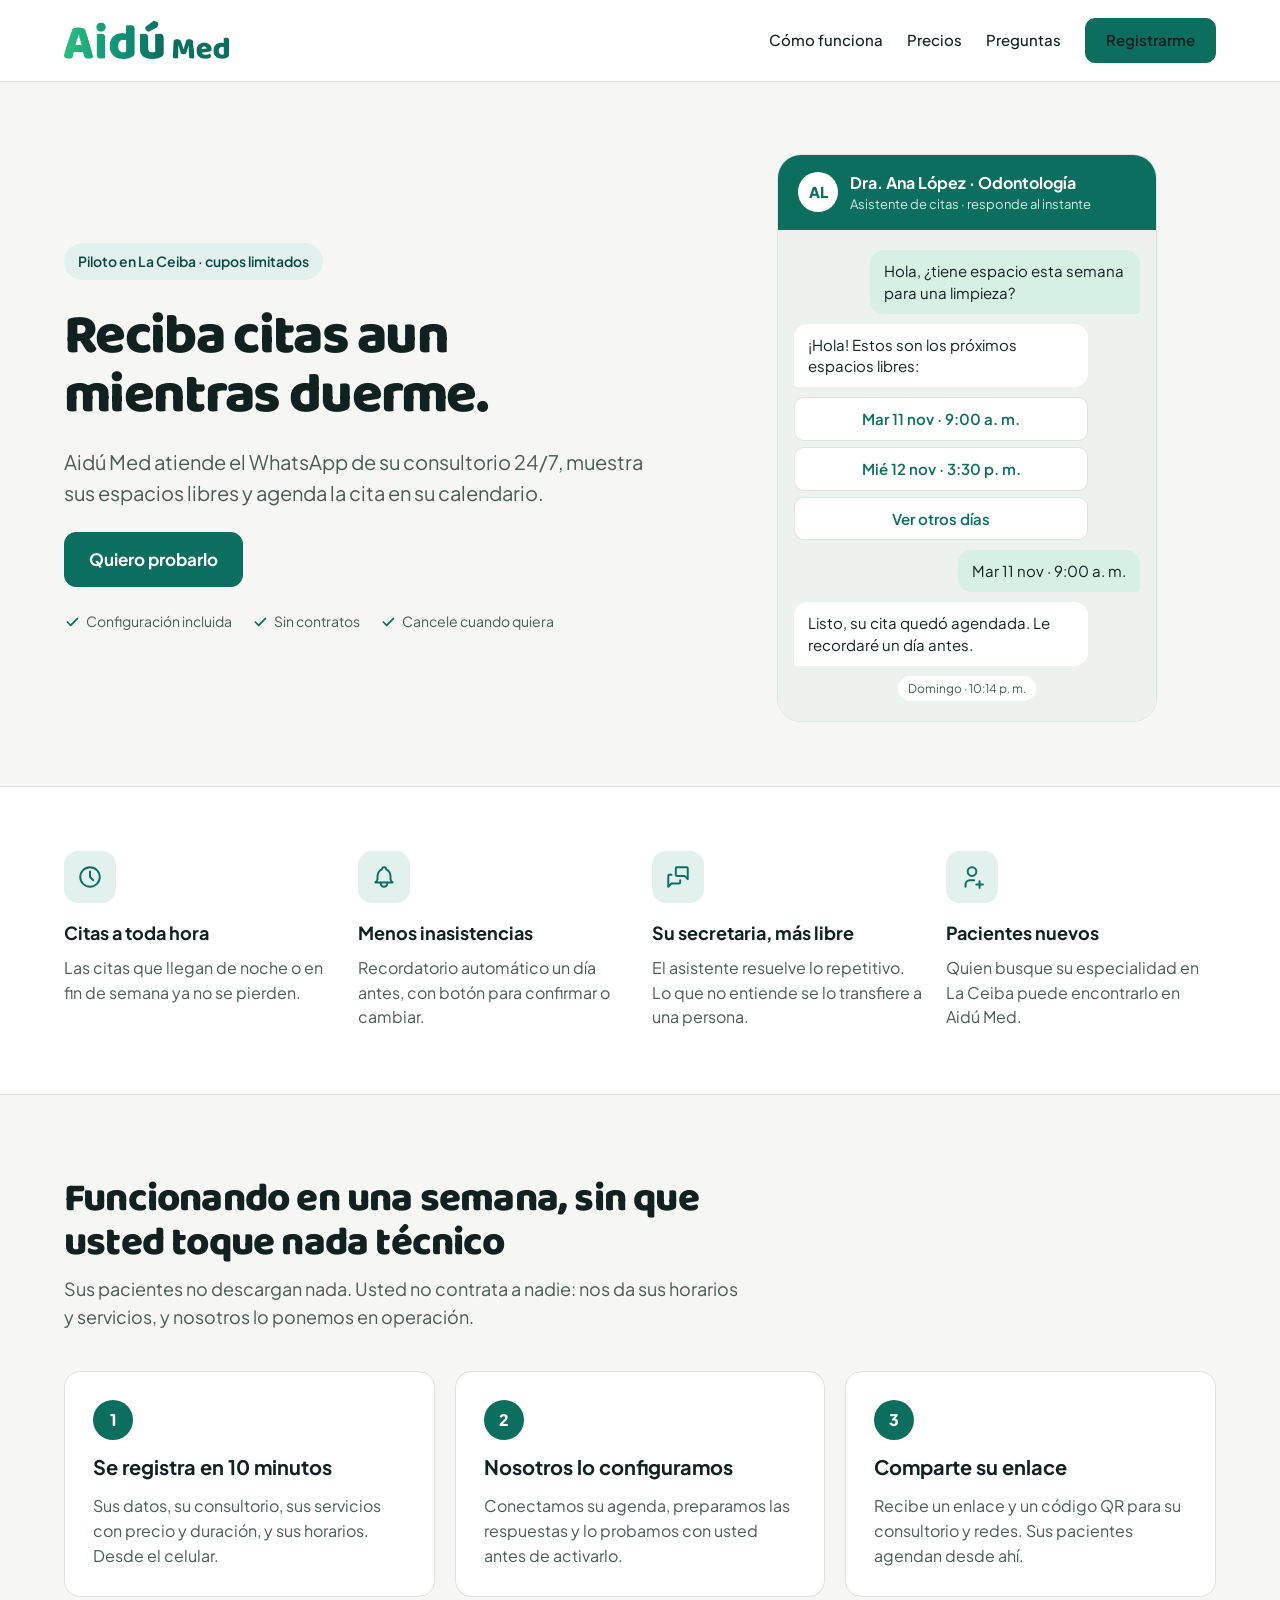
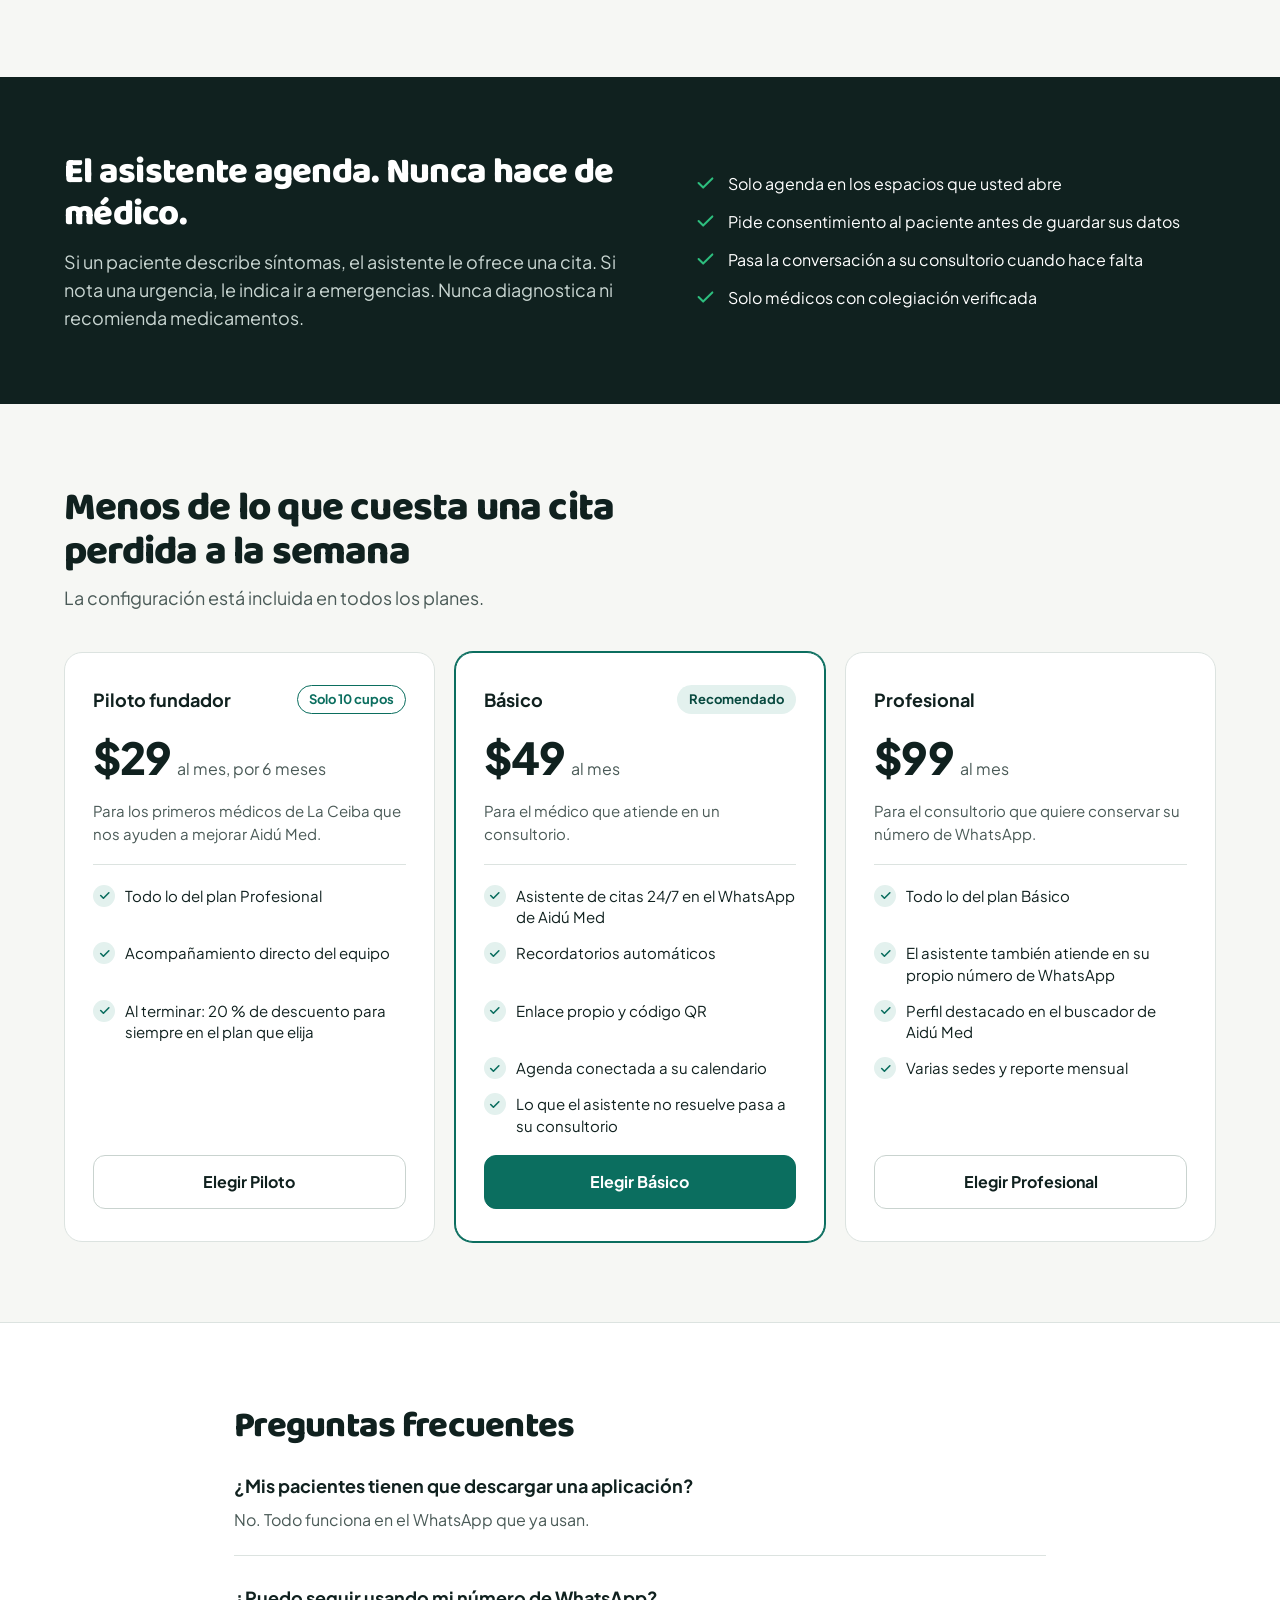
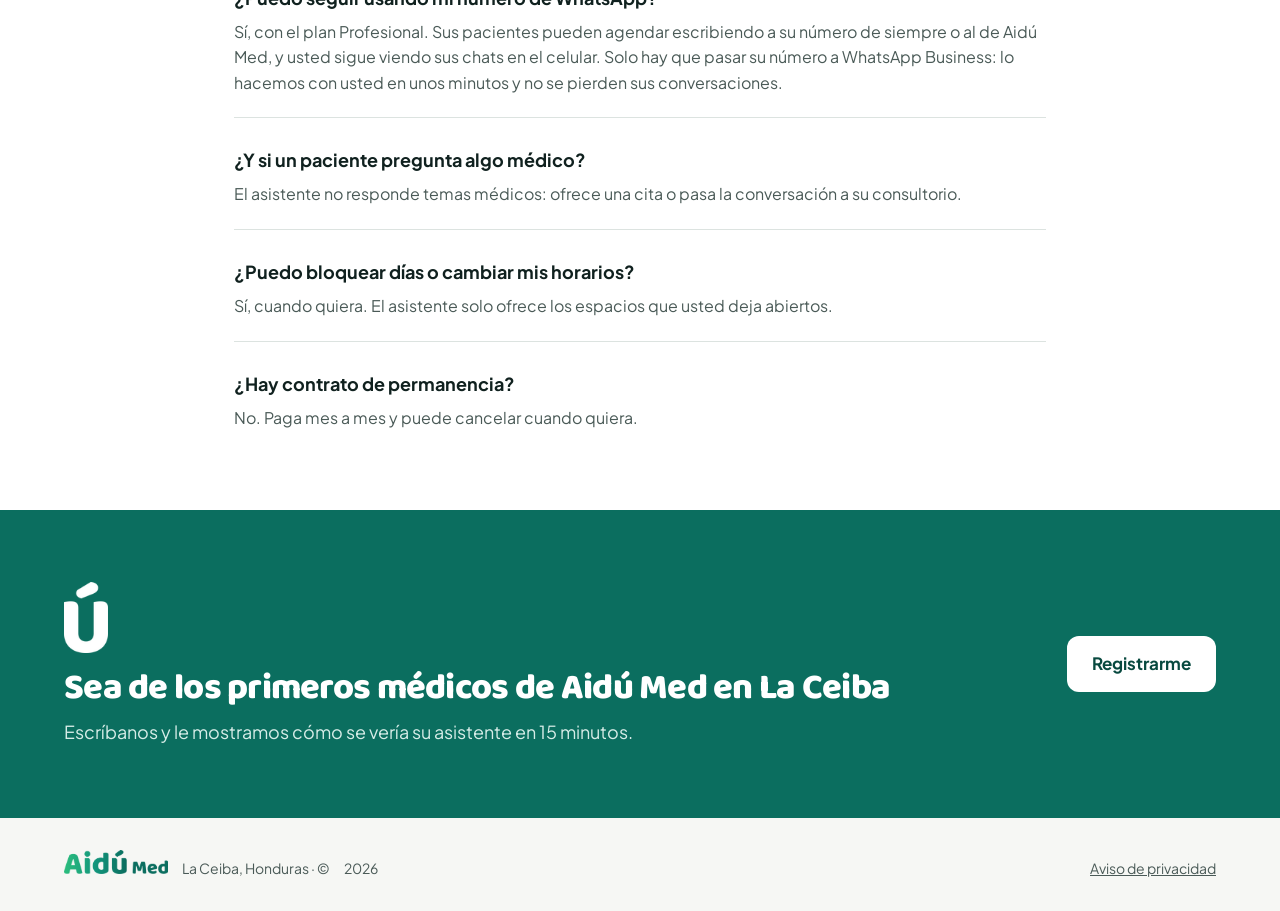
==== index.html @ b3421354 "Sitio web de Aidú Med: página para médicos, registro y aviso de privacidad Co-Authored-By: Claude Op" ====
<!doctype html>
<html lang="es">
<head>
<meta charset="utf-8">
<meta name="viewport" content="width=device-width, initial-scale=1">
<title>Aidú Med · Su asistente de citas por WhatsApp</title>
<meta name="description" content="Aidú Med atiende el WhatsApp de su consultorio 24/7, muestra sus espacios libres y agenda la cita en su calendario. Piloto en La Ceiba, Honduras.">
<meta name="theme-color" content="#0B6E5F">
<meta property="og:type" content="website">
<meta property="og:title" content="Aidú Med · Reciba citas aun mientras duerme">
<meta property="og:description" content="Su asistente de citas por WhatsApp, configurado por nosotros. Piloto en La Ceiba.">
<meta property="og:image" content="/assets/img/og-aidu-med.png">
<meta property="og:locale" content="es_HN">
<link rel="icon" type="image/png" href="/assets/img/favicon.png">
<link rel="apple-touch-icon" href="/assets/img/apple-touch-icon.png">
<link rel="preconnect" href="https://fonts.googleapis.com">
<link rel="preconnect" href="https://fonts.gstatic.com" crossorigin>
<link href="https://fonts.googleapis.com/css2?family=Baloo+Chettan+2:wght@600;700;800&family=Plus+Jakarta+Sans:wght@400;500;600;700;800&display=swap" rel="stylesheet">
<link rel="stylesheet" href="/assets/css/styles.css">
<script src="/assets/js/config.js" defer></script>
</head>
<body>
<a class="saltar" href="#contenido">Saltar al contenido</a>

<header class="encabezado">
  <div class="contenedor">
    <a class="logo" href="/" aria-label="Aidú Med, inicio"><img src="/assets/img/logo-aidu-med.png" alt="Aidú Med" width="600" height="138"></a>
    <nav class="menu" aria-label="Principal">
      <a href="#como-funciona">Cómo funciona</a>
      <a href="#precios">Precios</a>
      <a href="#preguntas">Preguntas</a>
      <a class="boton boton-primario" href="/registro">Registrarme</a>
    </nav>
  </div>
</header>

<main id="contenido">

<section class="contenedor portada">
  <div class="portada-texto">
    <div class="sello">Piloto en La Ceiba · cupos limitados</div>
    <h1>Reciba citas aun mientras duerme.</h1>
    <p>Aidú Med atiende el WhatsApp de su consultorio 24/7, muestra sus espacios libres y agenda la cita en su calendario.</p>
    <div class="acciones">
      <a class="boton boton-primario" href="/registro">Quiero probarlo</a>
      <a class="boton boton-secundario" href="#" data-whatsapp hidden>Hablar por WhatsApp</a>
    </div>
    <ul class="garantias">
      <li><svg width="16" height="16" viewBox="0 0 24 24" fill="none" stroke="#0B6E5F" stroke-width="2.6" stroke-linecap="round" stroke-linejoin="round" aria-hidden="true"><path d="M5 12l5 5L20 7"/></svg>Configuración incluida</li>
      <li><svg width="16" height="16" viewBox="0 0 24 24" fill="none" stroke="#0B6E5F" stroke-width="2.6" stroke-linecap="round" stroke-linejoin="round" aria-hidden="true"><path d="M5 12l5 5L20 7"/></svg>Sin contratos</li>
      <li><svg width="16" height="16" viewBox="0 0 24 24" fill="none" stroke="#0B6E5F" stroke-width="2.6" stroke-linecap="round" stroke-linejoin="round" aria-hidden="true"><path d="M5 12l5 5L20 7"/></svg>Cancele cuando quiera</li>
    </ul>
  </div>

  <div class="portada-chat">
    <div class="chat" role="img" aria-label="Ejemplo de conversación: un paciente agenda una limpieza un domingo a las 10 de la noche y el asistente confirma la cita.">
      <div class="chat-cabecera">
        <div class="chat-avatar" aria-hidden="true">AL</div>
        <div>
          <div class="chat-nombre">Dra. Ana López · Odontología</div>
          <div class="chat-estado">Asistente de citas · responde al instante</div>
        </div>
      </div>
      <div class="chat-cuerpo" aria-hidden="true">
        <div class="burbuja propia">Hola, ¿tiene espacio esta semana para una limpieza?</div>
        <div class="burbuja">¡Hola! Estos son los próximos espacios libres:</div>
        <div class="opciones-chat"><span>Mar 11 nov · 9:00 a. m.</span><span>Mié 12 nov · 3:30 p. m.</span><span>Ver otros días</span></div>
        <div class="burbuja propia">Mar 11 nov · 9:00 a. m.</div>
        <div class="burbuja">Listo, su cita quedó agendada. Le recordaré un día antes.</div>
        <div class="chat-hora">Domingo · 10:14 p. m.</div>
      </div>
    </div>
  </div>
</section>

<section class="franja" aria-label="Beneficios">
  <div class="contenedor beneficios">
    <div class="beneficio">
      <div class="icono-caja"><svg width="26" height="26" viewBox="0 0 24 24" fill="none" stroke="currentColor" stroke-width="1.8" stroke-linecap="round" stroke-linejoin="round" aria-hidden="true"><circle cx="12" cy="12" r="9"/><path d="M12 7v5l3 3"/></svg></div>
      <h3>Citas a toda hora</h3>
      <p>Las citas que llegan de noche o en fin de semana ya no se pierden.</p>
    </div>
    <div class="beneficio">
      <div class="icono-caja"><svg width="26" height="26" viewBox="0 0 24 24" fill="none" stroke="currentColor" stroke-width="1.8" stroke-linecap="round" stroke-linejoin="round" aria-hidden="true"><path d="M10 5a2 2 0 1 1 4 0a7 7 0 0 1 4 6v3a4 4 0 0 0 2 3h-16a4 4 0 0 0 2 -3v-3a7 7 0 0 1 4 -6"/><path d="M9 17v1a3 3 0 0 0 6 0v-1"/></svg></div>
      <h3>Menos inasistencias</h3>
      <p>Recordatorio automático un día antes, con botón para confirmar o cambiar.</p>
    </div>
    <div class="beneficio">
      <div class="icono-caja"><svg width="26" height="26" viewBox="0 0 24 24" fill="none" stroke="currentColor" stroke-width="1.8" stroke-linecap="round" stroke-linejoin="round" aria-hidden="true"><path d="M21 14l-3 -3h-7a1 1 0 0 1 -1 -1v-6a1 1 0 0 1 1 -1h9a1 1 0 0 1 1 1v10"/><path d="M14 15v2a1 1 0 0 1 -1 1h-7l-3 3v-10a1 1 0 0 1 1 -1h2"/></svg></div>
      <h3>Su secretaria, más libre</h3>
      <p>El asistente resuelve lo repetitivo. Lo que no entiende se lo transfiere a una persona.</p>
    </div>
    <div class="beneficio">
      <div class="icono-caja"><svg width="26" height="26" viewBox="0 0 24 24" fill="none" stroke="currentColor" stroke-width="1.8" stroke-linecap="round" stroke-linejoin="round" aria-hidden="true"><path d="M8 7a4 4 0 1 0 8 0a4 4 0 0 0 -8 0"/><path d="M16 19h6"/><path d="M19 16v6"/><path d="M6 21v-2a4 4 0 0 1 4 -4h4"/></svg></div>
      <h3>Pacientes nuevos</h3>
      <p>Quien busque su especialidad en La Ceiba puede encontrarlo en Aidú Med.</p>
    </div>
  </div>
</section>

<section id="como-funciona" class="contenedor seccion">
  <div class="seccion-titulo">
    <h2>Funcionando en una semana, sin que usted toque nada técnico</h2>
    <p>Sus pacientes no descargan nada. Usted no contrata a nadie: nos da sus horarios y servicios, y nosotros lo ponemos en operación.</p>
  </div>
  <div class="pasos">
    <div class="paso">
      <div class="numero" aria-hidden="true">1</div>
      <h3>Se registra en 10 minutos</h3>
      <p>Sus datos, su consultorio, sus servicios con precio y duración, y sus horarios. Desde el celular.</p>
    </div>
    <div class="paso">
      <div class="numero" aria-hidden="true">2</div>
      <h3>Nosotros lo configuramos</h3>
      <p>Conectamos su agenda, preparamos las respuestas y lo probamos con usted antes de activarlo.</p>
    </div>
    <div class="paso">
      <div class="numero" aria-hidden="true">3</div>
      <h3>Comparte su enlace</h3>
      <p>Recibe un enlace y un código QR para su consultorio y redes. Sus pacientes agendan desde ahí.</p>
    </div>
  </div>
</section>

<section class="oscura">
  <div class="contenedor">
    <div class="oscura-texto">
      <h2>El asistente agenda. Nunca hace de médico.</h2>
      <p>Si un paciente describe síntomas, el asistente le ofrece una cita. Si nota una urgencia, le indica ir a emergencias. Nunca diagnostica ni recomienda medicamentos.</p>
    </div>
    <ul class="lista-checks">
      <li><svg width="22" height="22" viewBox="0 0 24 24" fill="none" stroke="currentColor" stroke-width="2.2" stroke-linecap="round" stroke-linejoin="round" aria-hidden="true"><path d="M5 12l5 5L20 7"/></svg><span>Solo agenda en los espacios que usted abre</span></li>
      <li><svg width="22" height="22" viewBox="0 0 24 24" fill="none" stroke="currentColor" stroke-width="2.2" stroke-linecap="round" stroke-linejoin="round" aria-hidden="true"><path d="M5 12l5 5L20 7"/></svg><span>Pide consentimiento al paciente antes de guardar sus datos</span></li>
      <li><svg width="22" height="22" viewBox="0 0 24 24" fill="none" stroke="currentColor" stroke-width="2.2" stroke-linecap="round" stroke-linejoin="round" aria-hidden="true"><path d="M5 12l5 5L20 7"/></svg><span>Pasa la conversación a su consultorio cuando hace falta</span></li>
      <li><svg width="22" height="22" viewBox="0 0 24 24" fill="none" stroke="currentColor" stroke-width="2.2" stroke-linecap="round" stroke-linejoin="round" aria-hidden="true"><path d="M5 12l5 5L20 7"/></svg><span>Solo médicos con colegiación verificada</span></li>
    </ul>
  </div>
</section>

<section id="precios" class="contenedor seccion">
  <div class="seccion-titulo">
    <h2>Menos de lo que cuesta una cita perdida a la semana</h2>
    <p>La configuración está incluida en todos los planes.</p>
  </div>
  <div class="planes">

    <article class="plan">
      <div class="plan-nombre"><h3 class="plan-titulo">Piloto fundador</h3><span class="etiqueta contorno">Solo 10 cupos</span></div>
      <div class="precio"><strong>$29</strong><span>al mes, por 6 meses</span></div>
      <p class="plan-descripcion">Para los primeros médicos de La Ceiba que nos ayuden a mejorar Aidú Med.</p>
      <ul>
        <li><span class="check"><svg width="13" height="13" viewBox="0 0 24 24" fill="none" stroke="currentColor" stroke-width="3" stroke-linecap="round" stroke-linejoin="round" aria-hidden="true"><path d="M5 12l5 5L20 7"/></svg></span><span>Todo lo del plan Profesional</span></li>
        <li><span class="check"><svg width="13" height="13" viewBox="0 0 24 24" fill="none" stroke="currentColor" stroke-width="3" stroke-linecap="round" stroke-linejoin="round" aria-hidden="true"><path d="M5 12l5 5L20 7"/></svg></span><span>Acompañamiento directo del equipo</span></li>
        <li><span class="check"><svg width="13" height="13" viewBox="0 0 24 24" fill="none" stroke="currentColor" stroke-width="3" stroke-linecap="round" stroke-linejoin="round" aria-hidden="true"><path d="M5 12l5 5L20 7"/></svg></span><span>Al terminar: 20 % de descuento para siempre en el plan que elija</span></li>
      </ul>
      <a class="boton boton-secundario" href="/registro?plan=piloto">Elegir Piloto</a>
    </article>

    <article class="plan destacado">
      <div class="plan-nombre"><h3 class="plan-titulo">Básico</h3><span class="etiqueta">Recomendado</span></div>
      <div class="precio"><strong>$49</strong><span>al mes</span></div>
      <p class="plan-descripcion">Para el médico que atiende en un consultorio.</p>
      <ul>
        <li><span class="check"><svg width="13" height="13" viewBox="0 0 24 24" fill="none" stroke="currentColor" stroke-width="3" stroke-linecap="round" stroke-linejoin="round" aria-hidden="true"><path d="M5 12l5 5L20 7"/></svg></span><span>Asistente de citas 24/7 en el WhatsApp de Aidú Med</span></li>
        <li><span class="check"><svg width="13" height="13" viewBox="0 0 24 24" fill="none" stroke="currentColor" stroke-width="3" stroke-linecap="round" stroke-linejoin="round" aria-hidden="true"><path d="M5 12l5 5L20 7"/></svg></span><span>Recordatorios automáticos</span></li>
        <li><span class="check"><svg width="13" height="13" viewBox="0 0 24 24" fill="none" stroke="currentColor" stroke-width="3" stroke-linecap="round" stroke-linejoin="round" aria-hidden="true"><path d="M5 12l5 5L20 7"/></svg></span><span>Enlace propio y código QR</span></li>
        <li><span class="check"><svg width="13" height="13" viewBox="0 0 24 24" fill="none" stroke="currentColor" stroke-width="3" stroke-linecap="round" stroke-linejoin="round" aria-hidden="true"><path d="M5 12l5 5L20 7"/></svg></span><span>Agenda conectada a su calendario</span></li>
        <li><span class="check"><svg width="13" height="13" viewBox="0 0 24 24" fill="none" stroke="currentColor" stroke-width="3" stroke-linecap="round" stroke-linejoin="round" aria-hidden="true"><path d="M5 12l5 5L20 7"/></svg></span><span>Lo que el asistente no resuelve pasa a su consultorio</span></li>
      </ul>
      <a class="boton boton-primario" href="/registro?plan=basico">Elegir Básico</a>
    </article>

    <article class="plan">
      <div class="plan-nombre"><h3 class="plan-titulo">Profesional</h3></div>
      <div class="precio"><strong>$99</strong><span>al mes</span></div>
      <p class="plan-descripcion">Para el consultorio que quiere conservar su número de WhatsApp.</p>
      <ul>
        <li><span class="check"><svg width="13" height="13" viewBox="0 0 24 24" fill="none" stroke="currentColor" stroke-width="3" stroke-linecap="round" stroke-linejoin="round" aria-hidden="true"><path d="M5 12l5 5L20 7"/></svg></span><span>Todo lo del plan Básico</span></li>
        <li><span class="check"><svg width="13" height="13" viewBox="0 0 24 24" fill="none" stroke="currentColor" stroke-width="3" stroke-linecap="round" stroke-linejoin="round" aria-hidden="true"><path d="M5 12l5 5L20 7"/></svg></span><span>El asistente también atiende en su propio número de WhatsApp</span></li>
        <li><span class="check"><svg width="13" height="13" viewBox="0 0 24 24" fill="none" stroke="currentColor" stroke-width="3" stroke-linecap="round" stroke-linejoin="round" aria-hidden="true"><path d="M5 12l5 5L20 7"/></svg></span><span>Perfil destacado en el buscador de Aidú Med</span></li>
        <li><span class="check"><svg width="13" height="13" viewBox="0 0 24 24" fill="none" stroke="currentColor" stroke-width="3" stroke-linecap="round" stroke-linejoin="round" aria-hidden="true"><path d="M5 12l5 5L20 7"/></svg></span><span>Varias sedes y reporte mensual</span></li>
      </ul>
      <a class="boton boton-secundario" href="/registro?plan=profesional">Elegir Profesional</a>
    </article>

  </div>
</section>

<section id="preguntas" class="preguntas">
  <div class="contenedor">
    <h2>Preguntas frecuentes</h2>
    <div class="pregunta"><h3>¿Mis pacientes tienen que descargar una aplicación?</h3><p>No. Todo funciona en el WhatsApp que ya usan.</p></div>
    <div class="pregunta"><h3>¿Puedo seguir usando mi número de WhatsApp?</h3><p>Sí, con el plan Profesional. Sus pacientes pueden agendar escribiendo a su número de siempre o al de Aidú Med, y usted sigue viendo sus chats en el celular. Solo hay que pasar su número a WhatsApp Business: lo hacemos con usted en unos minutos y no se pierden sus conversaciones.</p></div>
    <div class="pregunta"><h3>¿Y si un paciente pregunta algo médico?</h3><p>El asistente no responde temas médicos: ofrece una cita o pasa la conversación a su consultorio.</p></div>
    <div class="pregunta"><h3>¿Puedo bloquear días o cambiar mis horarios?</h3><p>Sí, cuando quiera. El asistente solo ofrece los espacios que usted deja abiertos.</p></div>
    <div class="pregunta"><h3>¿Hay contrato de permanencia?</h3><p>No. Paga mes a mes y puede cancelar cuando quiera.</p></div>
  </div>
</section>

<section class="contacto">
  <div class="contenedor">
    <div class="contacto-texto">
      <img src="/assets/img/u-blanco.png" alt="" width="60" height="96">
      <h2>Sea de los primeros médicos de Aidú Med en La Ceiba</h2>
      <p>Escríbanos y le mostramos cómo se vería su asistente en 15 minutos.</p>
    </div>
    <div class="acciones">
      <a class="boton boton-blanco" href="/registro">Registrarme</a>
      <a class="boton boton-contorno-blanco" href="#" data-whatsapp hidden>Escribir por WhatsApp</a>
    </div>
  </div>
</section>

</main>

<footer class="pie">
  <div class="contenedor">
    <span class="pie-marca"><img src="/assets/img/logo-aidu-med.png" alt="Aidú Med" width="600" height="138">La Ceiba, Honduras · © <span data-anio>2026</span></span>
    <nav aria-label="Legal"><a href="/privacidad">Aviso de privacidad</a></nav>
  </div>
</footer>
</body>
</html>
---- assets/css/styles.css ----
:root {
  --verde: #0B6E5F;
  --verde-oscuro: #08493F;
  --verde-medio: #13967C;
  --verde-claro: #2DBE7E;
  --verde-tinte: #E3F1EE;
  --tinta: #10211F;
  --texto-2: #4A5A57;
  --borde: #DCE3E0;
  --borde-fuerte: #C9D3CF;
  --fondo: #F6F7F4;
  --blanco: #FFFFFF;
  --titulos: 'Baloo Chettan 2', 'Plus Jakarta Sans', sans-serif;
  --texto: 'Plus Jakarta Sans', system-ui, -apple-system, 'Segoe UI', sans-serif;
  --ancho: 1200px;
}

*, *::before, *::after { box-sizing: border-box; }
html { scroll-behavior: smooth; -webkit-text-size-adjust: 100%; }
@media (prefers-reduced-motion: reduce) { html { scroll-behavior: auto; } }
body { margin: 0; font-family: var(--texto); color: var(--tinta); background: var(--fondo); line-height: 1.5; }
img { max-width: 100%; display: block; }
[hidden] { display: none !important; }
a { color: var(--verde); }
a:hover { color: var(--verde-oscuro); }
:focus-visible { outline: 3px solid var(--verde-claro); outline-offset: 2px; border-radius: 6px; }
h1, h2, h3 { font-family: var(--titulos); font-weight: 800; margin: 0; }
p { margin: 0; }

.contenedor { max-width: var(--ancho); margin: 0 auto; padding-left: 24px; padding-right: 24px; }
.saltar { position: absolute; left: -9999px; }
.saltar:focus { left: 16px; top: 16px; z-index: 10; background: var(--blanco); padding: 10px 14px; }

/* Botones */
.boton { display: inline-flex; align-items: center; justify-content: center; gap: 8px; min-height: 48px; padding: 14px 24px; border-radius: 12px; font-family: inherit; font-size: 17px; font-weight: 700; text-decoration: none; border: 1px solid transparent; cursor: pointer; transition: background-color .15s, border-color .15s; }
.boton-primario { background: var(--verde); color: var(--blanco); border-color: var(--verde); }
.boton-primario:hover { background: var(--verde-oscuro); border-color: var(--verde-oscuro); color: var(--blanco); }
.boton-secundario { background: var(--blanco); color: var(--tinta); border-color: var(--borde-fuerte); }
.boton-secundario:hover { border-color: var(--verde); color: var(--tinta); }
.boton-blanco { background: var(--blanco); color: var(--verde-oscuro); }
.boton-blanco:hover { background: var(--verde-tinte); color: var(--verde-oscuro); }
.boton-contorno-blanco { background: transparent; color: var(--blanco); border-color: var(--blanco); }
.boton-contorno-blanco:hover { background: rgba(255,255,255,.12); color: var(--blanco); }
[data-whatsapp][hidden] { display: none !important; }

/* Encabezado */
.encabezado { background: var(--blanco); border-bottom: 1px solid var(--borde); }
.encabezado .contenedor { display: flex; flex-wrap: wrap; align-items: center; justify-content: space-between; gap: 16px; padding-top: 18px; padding-bottom: 18px; }
.encabezado .logo img { height: 38px; width: auto; }
.menu { display: flex; flex-wrap: wrap; align-items: center; gap: 24px; font-size: 15px; font-weight: 500; }
.menu a { color: var(--tinta); text-decoration: none; }
.menu a:hover { color: var(--verde); }
.menu .boton { min-height: 44px; padding: 10px 20px; font-size: 15px; font-weight: 600; border-radius: 10px; }
@media (max-width: 640px) { .menu a:not(.boton) { display: none; } }

/* Portada */
.portada { display: flex; flex-wrap: wrap; align-items: center; gap: 56px; padding-top: 72px; padding-bottom: 64px; }
.portada-texto { flex: 1 1 480px; min-width: 0; display: flex; flex-direction: column; gap: 24px; }
.sello { align-self: flex-start; background: var(--verde-tinte); color: var(--verde-oscuro); font-size: 14px; font-weight: 600; padding: 8px 14px; border-radius: 999px; }
.portada h1 { font-size: clamp(40px, 6vw, 56px); line-height: 1.05; letter-spacing: -0.03em; }
.portada-texto > p { font-size: 20px; line-height: 1.55; color: var(--texto-2); }
.acciones { display: flex; flex-wrap: wrap; gap: 12px; }
.garantias { margin: 0; padding: 0; list-style: none; display: flex; flex-wrap: wrap; gap: 8px 20px; font-size: 14px; color: var(--texto-2); }
.garantias li { display: flex; align-items: center; gap: 6px; }
.portada-chat { flex: 1 1 380px; min-width: 0; display: flex; justify-content: center; }

.chat { width: 100%; max-width: 380px; background: var(--blanco); border: 1px solid var(--borde); border-radius: 24px; overflow: hidden; }
.chat-cabecera { background: var(--verde); color: var(--blanco); padding: 16px 20px; display: flex; align-items: center; gap: 12px; }
.chat-avatar { width: 40px; height: 40px; border-radius: 999px; background: var(--blanco); color: var(--verde); display: flex; align-items: center; justify-content: center; font-weight: 800; font-size: 15px; }
.chat-nombre { font-weight: 700; font-size: 16px; }
.chat-estado { font-size: 13px; opacity: .85; }
.chat-cuerpo { background: #EEF2EF; padding: 20px 16px; display: flex; flex-direction: column; gap: 10px; font-size: 15px; line-height: 1.45; }
.burbuja { max-width: 85%; padding: 10px 14px; background: var(--blanco); border-radius: 14px 14px 14px 4px; align-self: flex-start; }
.burbuja.propia { max-width: 78%; align-self: flex-end; background: #D7F0E4; border-radius: 14px 14px 4px 14px; }
.opciones-chat { align-self: flex-start; width: 85%; display: flex; flex-direction: column; gap: 6px; }
.opciones-chat span { background: var(--blanco); border: 1px solid var(--borde); color: var(--verde); font-weight: 600; padding: 10px 14px; border-radius: 10px; text-align: center; }
.chat-hora { align-self: center; font-size: 12px; color: var(--texto-2); background: var(--blanco); padding: 4px 10px; border-radius: 999px; }

/* Beneficios */
.franja { background: var(--blanco); border-top: 1px solid var(--borde); border-bottom: 1px solid var(--borde); }
.beneficios { display: grid; grid-template-columns: repeat(auto-fit, minmax(240px, 1fr)); gap: 32px 24px; padding-top: 64px; padding-bottom: 64px; }
.beneficio { display: flex; flex-direction: column; gap: 10px; }
.icono-caja { width: 52px; height: 52px; margin-bottom: 6px; border-radius: 14px; background: var(--verde-tinte); display: flex; align-items: center; justify-content: center; color: var(--verde); }
.beneficio h3, .paso h3 { font-family: var(--texto); font-size: 18px; font-weight: 700; }
.beneficio p, .paso p { font-size: 16px; line-height: 1.55; color: var(--texto-2); }

/* Secciones */
.seccion { padding-top: 80px; padding-bottom: 80px; display: flex; flex-direction: column; gap: 40px; }
.seccion-titulo { display: flex; flex-direction: column; gap: 12px; max-width: 680px; }
.seccion-titulo h2 { font-size: clamp(32px, 4.5vw, 40px); line-height: 1.1; letter-spacing: -0.02em; }
.seccion-titulo p { font-size: 18px; line-height: 1.55; color: var(--texto-2); }

.pasos { display: grid; grid-template-columns: repeat(auto-fit, minmax(240px, 1fr)); gap: 20px; }
.paso { background: var(--blanco); border: 1px solid var(--borde); border-radius: 16px; padding: 28px; display: flex; flex-direction: column; gap: 12px; }
.paso h3 { font-size: 20px; }
.numero { width: 40px; height: 40px; border-radius: 999px; background: var(--verde); color: var(--blanco); display: flex; align-items: center; justify-content: center; font-weight: 800; }

/* Franja oscura */
.oscura { background: var(--tinta); color: var(--blanco); }
.oscura .contenedor { display: flex; flex-wrap: wrap; gap: 48px; align-items: center; padding-top: 72px; padding-bottom: 72px; }
.oscura-texto { flex: 1 1 420px; min-width: 0; display: flex; flex-direction: column; gap: 16px; }
.oscura h2 { font-size: clamp(28px, 4vw, 36px); line-height: 1.15; letter-spacing: -0.02em; }
.oscura-texto p { font-size: 18px; line-height: 1.55; color: #C9D6D2; }
.lista-checks { flex: 1 1 360px; min-width: 0; margin: 0; padding: 0; list-style: none; display: flex; flex-direction: column; gap: 14px; font-size: 16px; line-height: 1.5; }
.lista-checks li { display: flex; gap: 12px; align-items: flex-start; }
.lista-checks svg { flex: none; color: var(--verde-claro); }

/* Planes */
.planes { display: grid; grid-template-columns: repeat(auto-fit, minmax(300px, 1fr)); gap: 20px; }
.plan { background: var(--blanco); border: 1px solid var(--borde); border-radius: 18px; padding: 32px 28px; display: grid; grid-row: span 9; grid-template-rows: subgrid; row-gap: 18px; }
.plan.destacado { border-color: var(--verde); box-shadow: 0 0 0 1px var(--verde); }
.plan-nombre { min-height: 30px; display: flex; justify-content: space-between; align-items: center; gap: 12px; font-size: 18px; font-weight: 700; }
.etiqueta { font-size: 13px; font-weight: 700; line-height: 1; padding: 8px 12px; border-radius: 999px; background: var(--verde-tinte); color: var(--verde-oscuro); white-space: nowrap; }
.etiqueta.contorno { background: var(--blanco); color: var(--verde); border: 1px solid var(--verde); padding: 7px 11px; }
.precio { display: flex; align-items: baseline; gap: 6px; flex-wrap: wrap; }
.precio strong { font-size: 44px; font-weight: 800; letter-spacing: -0.02em; line-height: 1.1; }
.precio span { font-size: 16px; color: var(--texto-2); }
.plan-descripcion { font-size: 15px; line-height: 1.55; color: var(--texto-2); }
.plan ul { margin: 0; padding: 20px 0 0; list-style: none; border-top: 1px solid var(--borde); display: grid; grid-row: span 5; grid-template-rows: subgrid; row-gap: 14px; font-size: 15px; line-height: 1.45; }
.plan li { display: flex; align-items: flex-start; gap: 10px; }
.check { flex: none; width: 22px; height: 22px; border-radius: 999px; background: var(--verde-tinte); display: flex; align-items: center; justify-content: center; color: var(--verde); }
.plan .boton { font-size: 16px; padding: 14px 20px; }
@supports not (grid-template-rows: subgrid) {
  .plan { display: flex; flex-direction: column; }
  .plan ul { display: flex; flex-direction: column; flex: 1; }
}

/* Preguntas */
.preguntas { background: var(--blanco); border-top: 1px solid var(--borde); }
.preguntas .contenedor { max-width: 860px; padding-top: 80px; padding-bottom: 80px; display: flex; flex-direction: column; gap: 28px; }
.preguntas h2 { font-size: clamp(28px, 4vw, 36px); line-height: 1.15; letter-spacing: -0.02em; }
.pregunta { display: flex; flex-direction: column; gap: 8px; border-bottom: 1px solid var(--borde); padding-bottom: 22px; }
.pregunta:last-child { border-bottom: none; padding-bottom: 0; }
.pregunta h3 { font-family: var(--texto); font-size: 18px; font-weight: 700; }
.pregunta p { font-size: 16px; line-height: 1.6; color: var(--texto-2); }

/* Contacto */
.contacto { background: var(--verde); color: var(--blanco); }
.contacto .contenedor { display: flex; flex-wrap: wrap; align-items: center; justify-content: space-between; gap: 28px; padding-top: 72px; padding-bottom: 72px; }
.contacto-texto { flex: 1 1 480px; min-width: 0; display: flex; flex-direction: column; gap: 12px; }
.contacto-texto img { width: 44px; height: auto; }
.contacto h2 { font-size: clamp(28px, 4vw, 36px); line-height: 1.15; letter-spacing: -0.02em; }
.contacto-texto p { font-size: 18px; line-height: 1.55; color: #D6ECE7; }

/* Pie */
.pie .contenedor { display: flex; flex-wrap: wrap; justify-content: space-between; align-items: baseline; gap: 12px; padding-top: 32px; padding-bottom: 32px; font-size: 14px; color: var(--texto-2); }
.pie-marca { display: flex; align-items: baseline; gap: 14px; }
.pie-marca img { height: 24px; width: auto; }
.pie nav { display: flex; gap: 20px; }
.pie a { color: var(--texto-2); }

/* Documento legal */
.documento { max-width: 760px; margin: 0 auto; padding: 56px 24px 80px; }
.documento h1 { font-size: clamp(32px, 5vw, 44px); line-height: 1.1; margin-bottom: 8px; }
.documento .fecha { color: var(--texto-2); font-size: 15px; margin-bottom: 32px; }
.documento h2 { font-size: 24px; margin: 36px 0 12px; }
.documento p, .documento li { font-size: 17px; line-height: 1.7; }
.documento p + p { margin-top: 12px; }
.documento ul { padding-left: 22px; margin: 12px 0; }
.documento li + li { margin-top: 6px; }
.aviso-borrador { background: #FFF6E5; border: 1px solid #F0D9A8; color: #5C4100; border-radius: 12px; padding: 14px 16px; font-size: 15px; margin-bottom: 28px; }
.plan-titulo { font-family: var(--texto); font-size: 18px; font-weight: 700; }
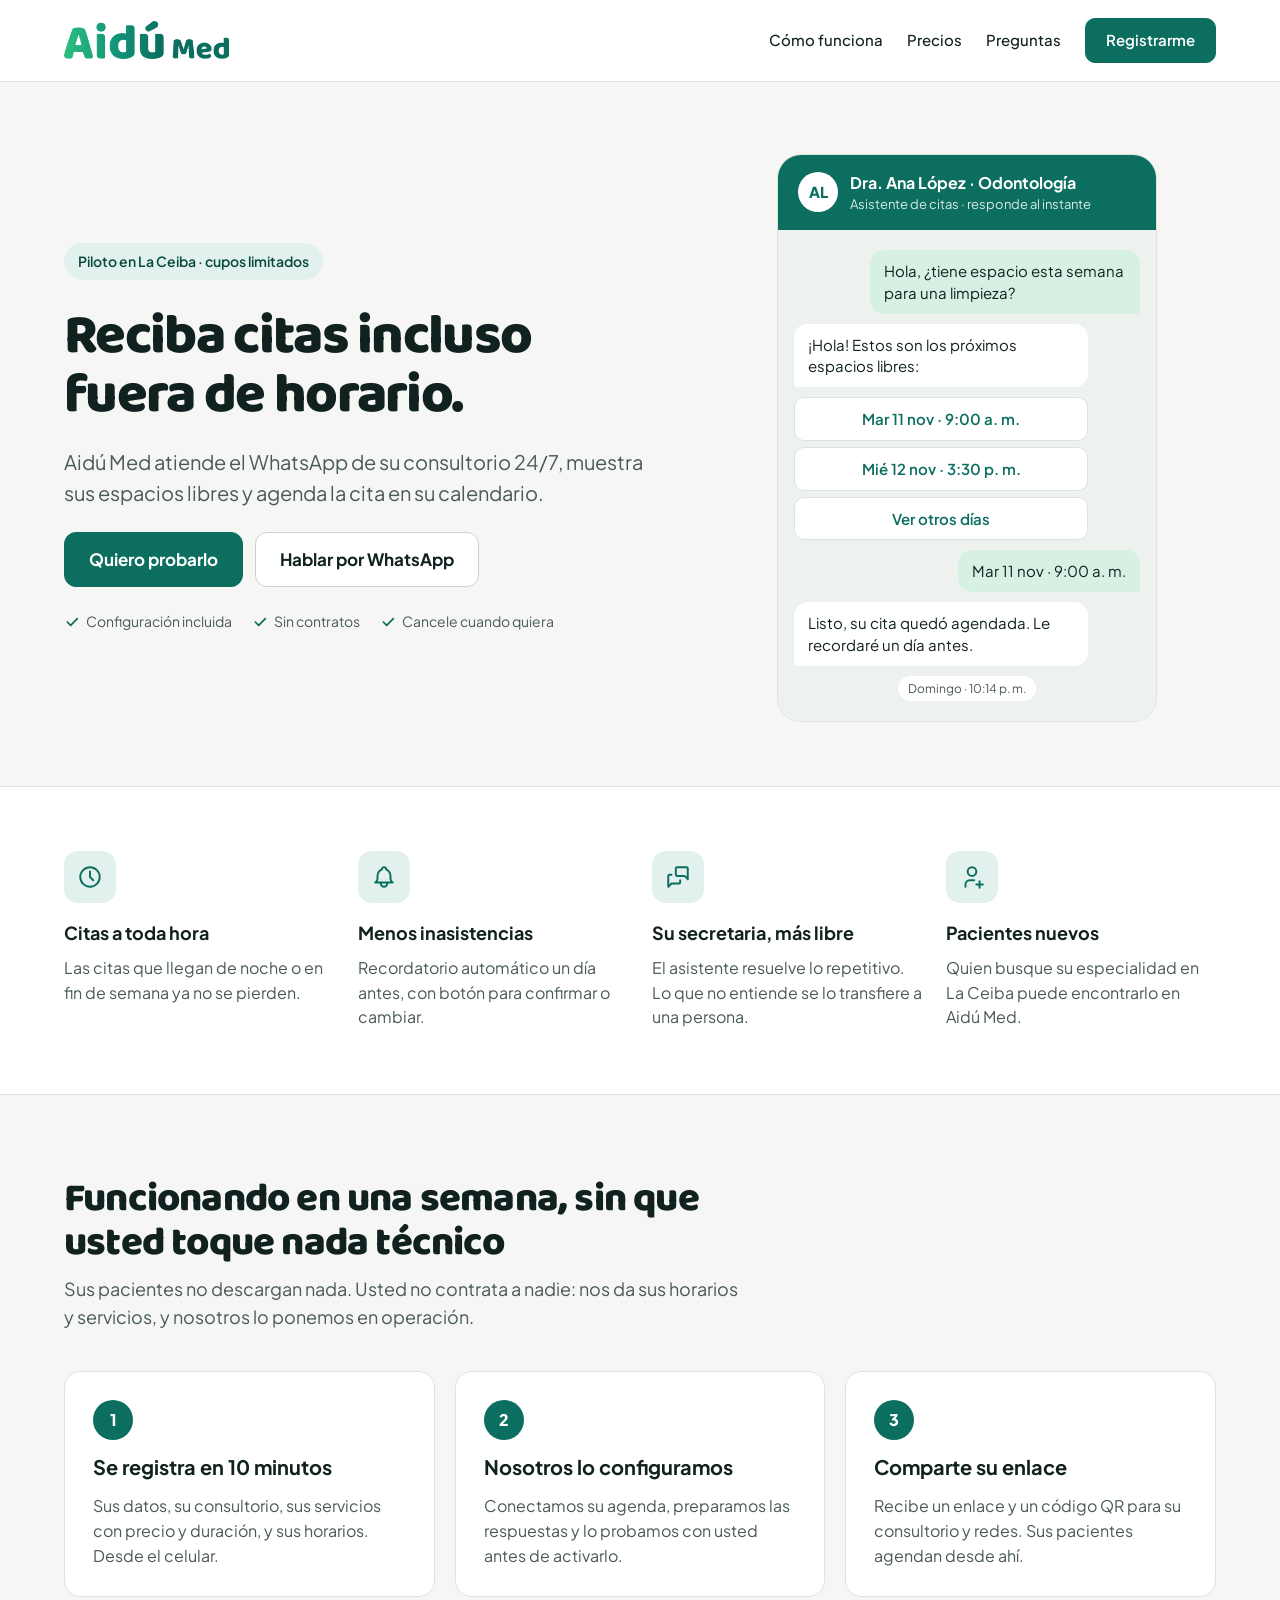
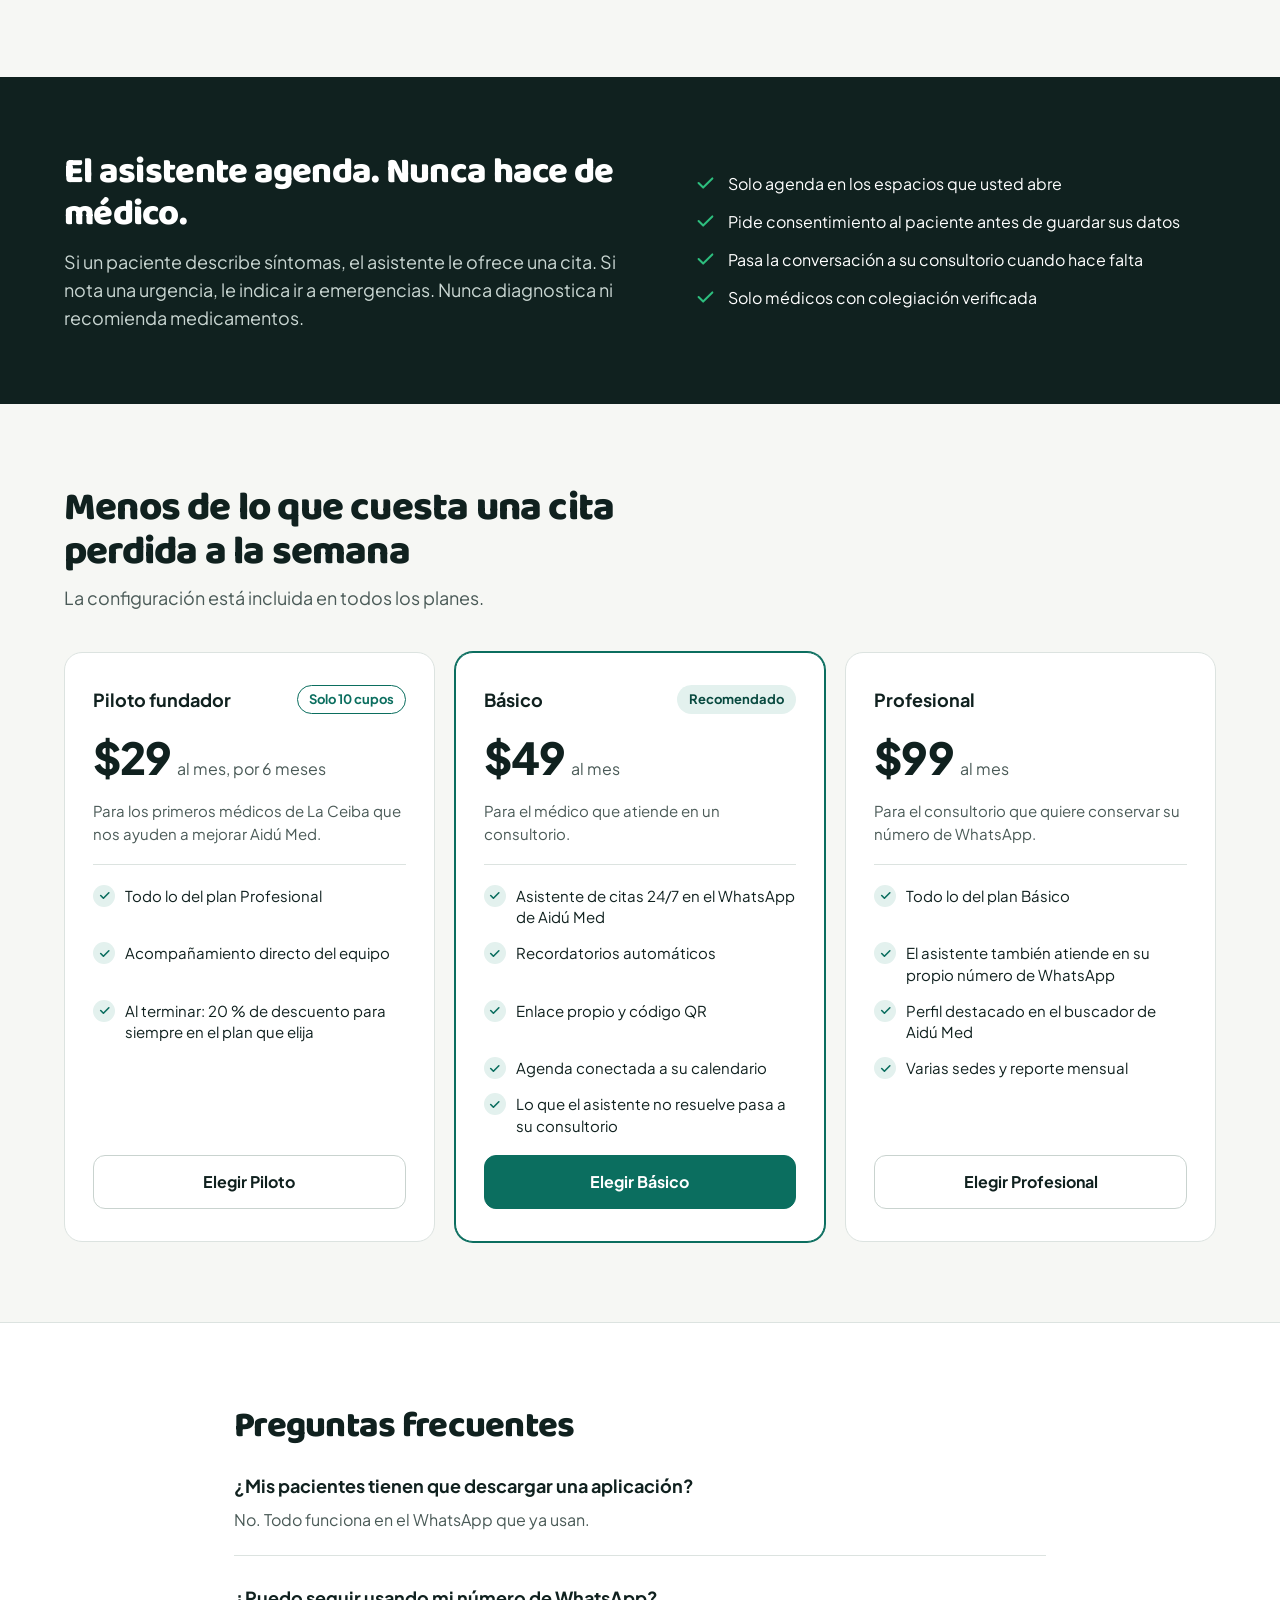
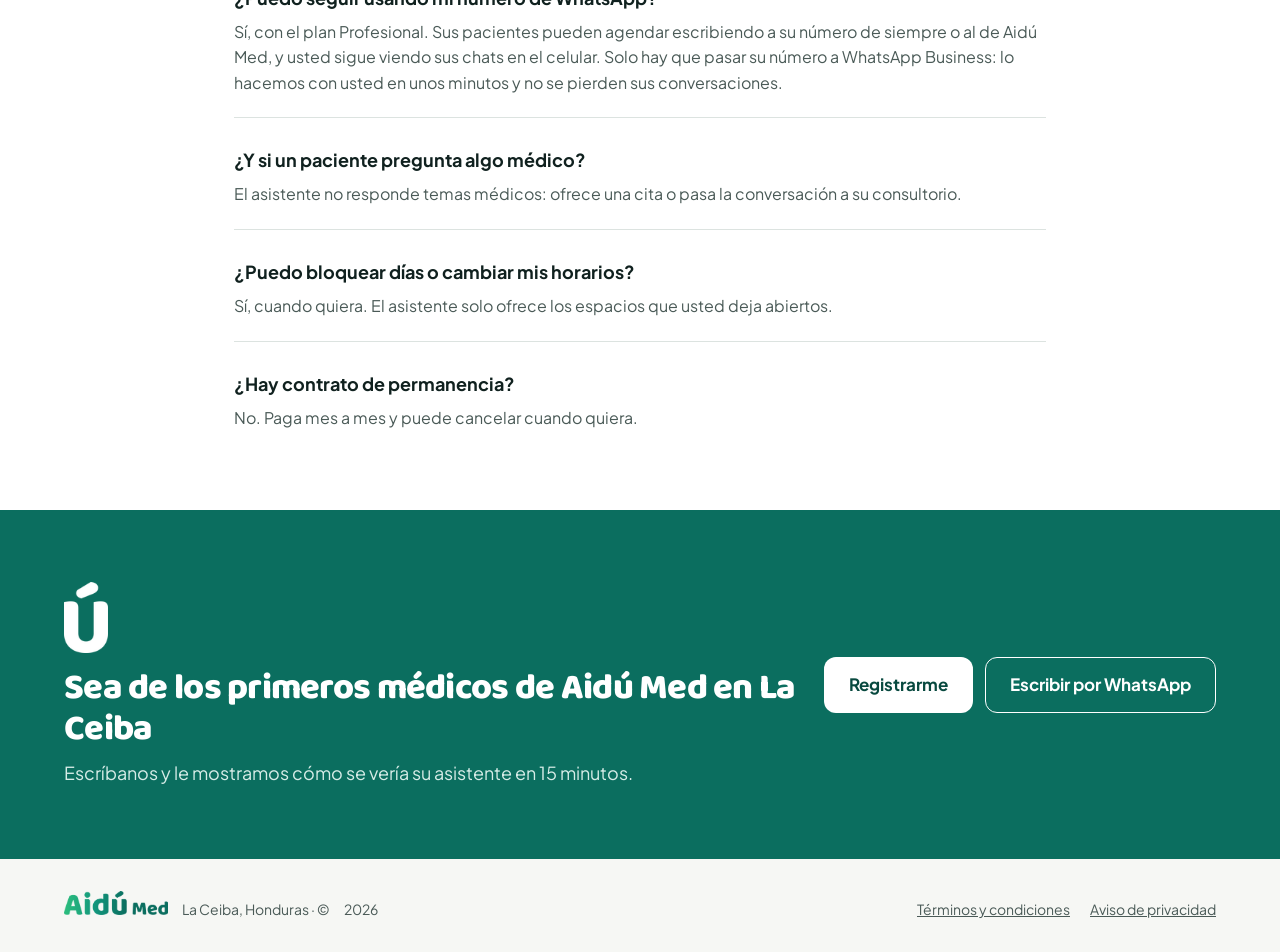
==== commit 1d9a8bda: "Ajustes: frase de inicio, contraste del botón, WhatsApp, datos legales y términos y condiciones Co-A" ====
--- a/index.html
+++ b/index.html
@@ -7,7 +7,9 @@
 <meta name="description" content="Aidú Med atiende el WhatsApp de su consultorio 24/7, muestra sus espacios libres y agenda la cita en su calendario. Piloto en La Ceiba, Honduras.">
 <meta name="theme-color" content="#0B6E5F">
 <meta property="og:type" content="website">
-<meta property="og:title" content="Aidú Med · Reciba citas aun mientras duerme">
+<meta property="og:title" content="Aidú Med · Reciba citas incluso fuera de horario">
+<meta property="og:url" content="https://aidumed.app/">
+<link rel="canonical" href="https://aidumed.app/">
 <meta property="og:description" content="Su asistente de citas por WhatsApp, configurado por nosotros. Piloto en La Ceiba.">
 <meta property="og:image" content="/assets/img/og-aidu-med.png">
 <meta property="og:locale" content="es_HN">
@@ -39,7 +41,7 @@
 <section class="contenedor portada">
   <div class="portada-texto">
     <div class="sello">Piloto en La Ceiba · cupos limitados</div>
-    <h1>Reciba citas aun mientras duerme.</h1>
+    <h1>Reciba citas incluso fuera de horario.</h1>
     <p>Aidú Med atiende el WhatsApp de su consultorio 24/7, muestra sus espacios libres y agenda la cita en su calendario.</p>
     <div class="acciones">
       <a class="boton boton-primario" href="/registro">Quiero probarlo</a>
@@ -216,7 +218,7 @@
 <footer class="pie">
   <div class="contenedor">
     <span class="pie-marca"><img src="/assets/img/logo-aidu-med.png" alt="Aidú Med" width="600" height="138">La Ceiba, Honduras · © <span data-anio>2026</span></span>
-    <nav aria-label="Legal"><a href="/privacidad">Aviso de privacidad</a></nav>
+    <nav aria-label="Legal"><a href="/terminos">Términos y condiciones</a><a href="/privacidad">Aviso de privacidad</a></nav>
   </div>
 </footer>
 </body>
--- a/assets/css/styles.css
+++ b/assets/css/styles.css
@@ -50,6 +50,7 @@
 .menu { display: flex; flex-wrap: wrap; align-items: center; gap: 24px; font-size: 15px; font-weight: 500; }
 .menu a { color: var(--tinta); text-decoration: none; }
 .menu a:hover { color: var(--verde); }
+.menu a.boton-primario, .menu a.boton-primario:hover { color: var(--blanco); }
 .menu .boton { min-height: 44px; padding: 10px 20px; font-size: 15px; font-weight: 600; border-radius: 10px; }
 @media (max-width: 640px) { .menu a:not(.boton) { display: none; } }
 
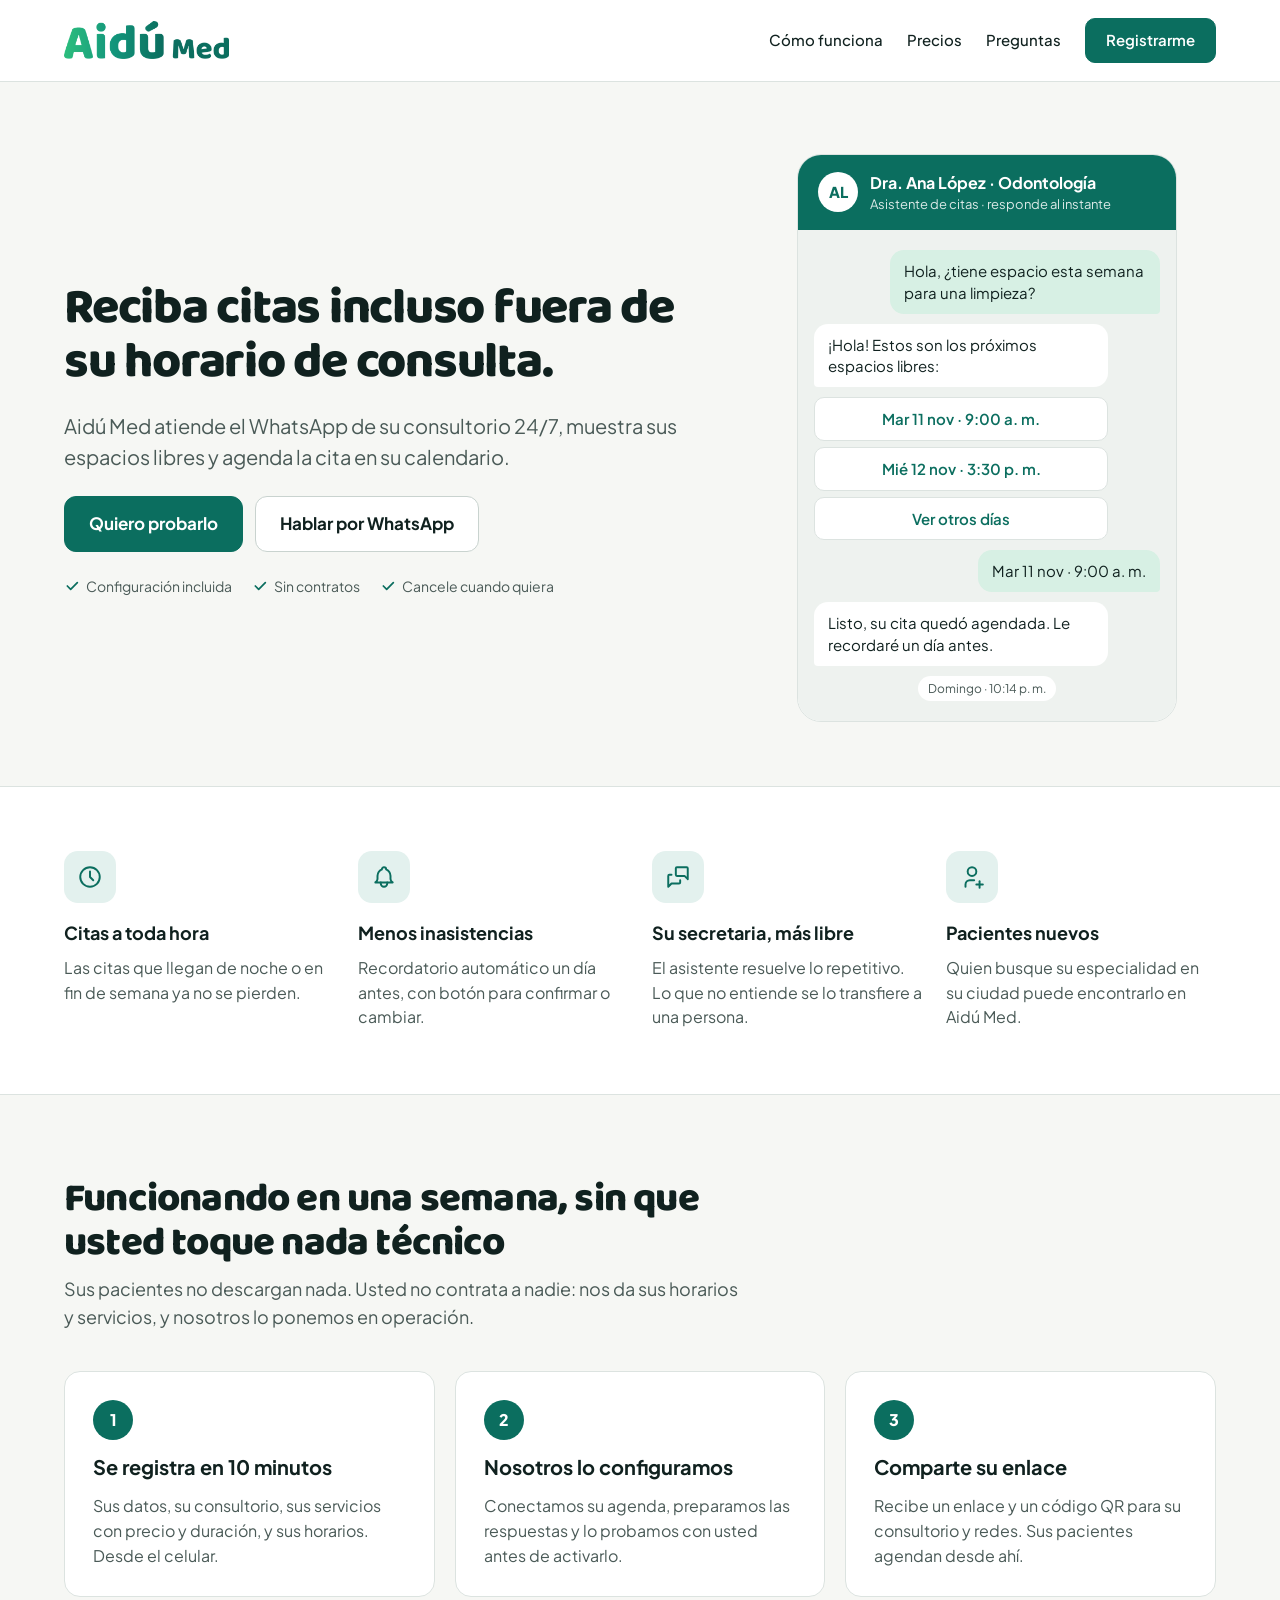
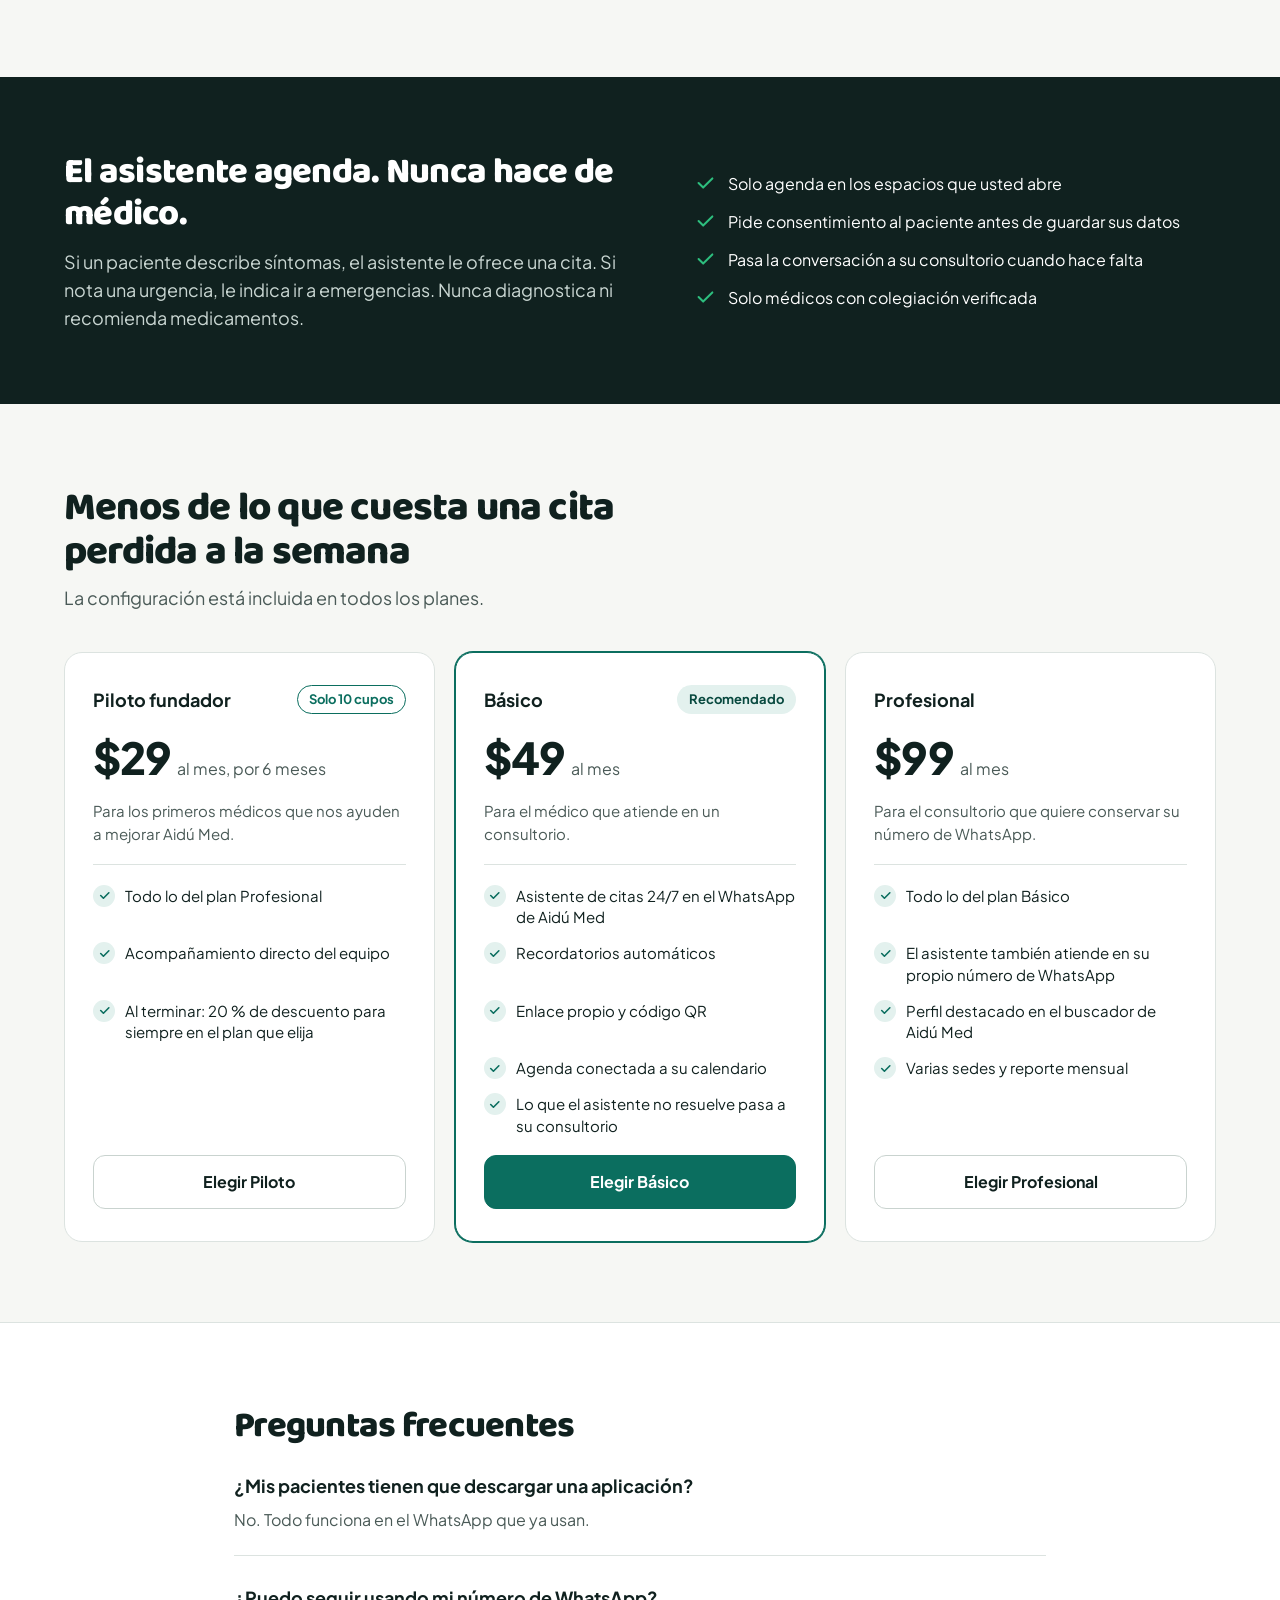
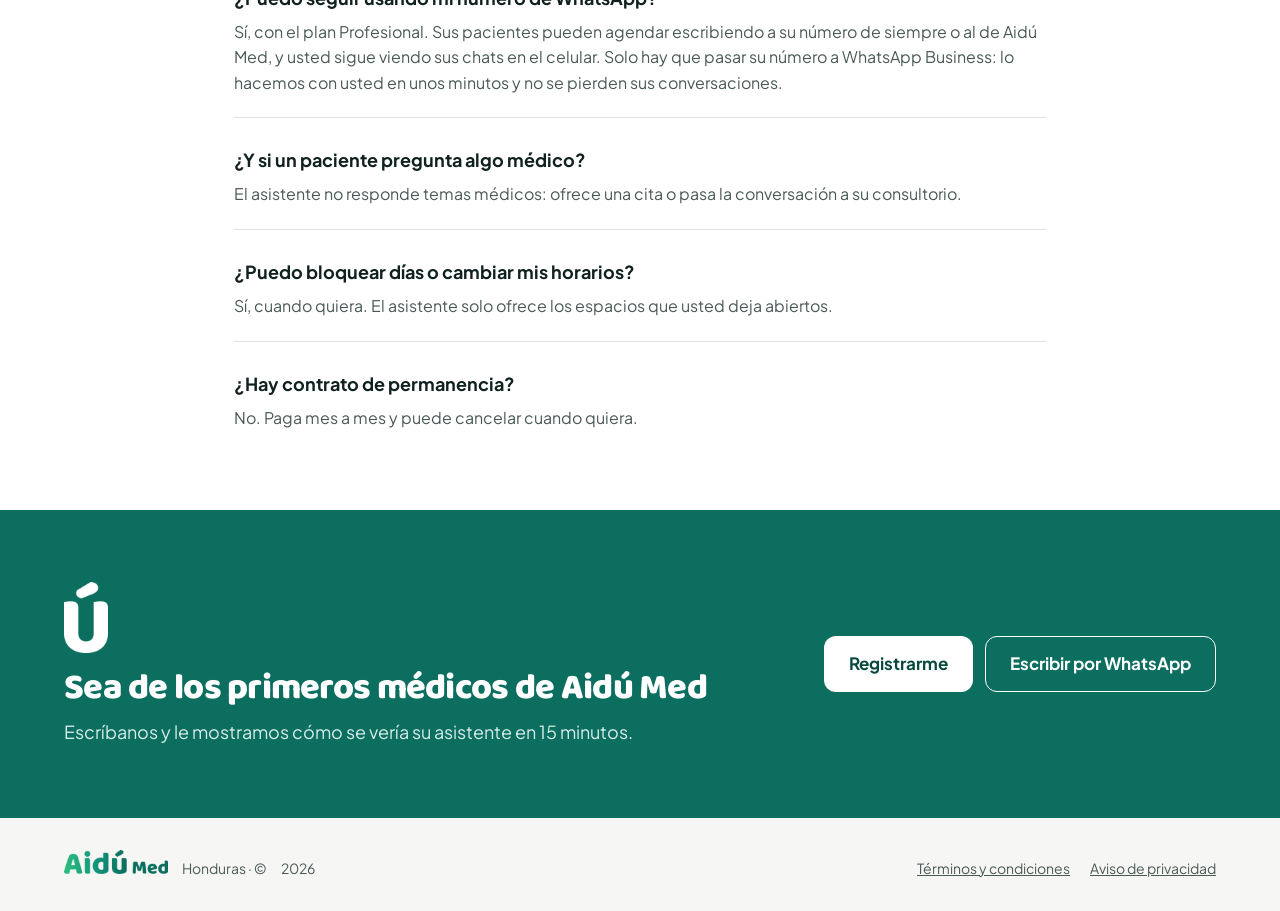
==== commit 5b697f13: "Frase de inicio en dos líneas, se quita La Ceiba, caché de estilos corregida Co-Authored-By: Claude " ====
--- a/index.html
+++ b/index.html
@@ -4,13 +4,13 @@
 <meta charset="utf-8">
 <meta name="viewport" content="width=device-width, initial-scale=1">
 <title>Aidú Med · Su asistente de citas por WhatsApp</title>
-<meta name="description" content="Aidú Med atiende el WhatsApp de su consultorio 24/7, muestra sus espacios libres y agenda la cita en su calendario. Piloto en La Ceiba, Honduras.">
+<meta name="description" content="Aidú Med atiende el WhatsApp de su consultorio 24/7, muestra sus espacios libres y agenda la cita en su calendario.">
 <meta name="theme-color" content="#0B6E5F">
 <meta property="og:type" content="website">
-<meta property="og:title" content="Aidú Med · Reciba citas incluso fuera de horario">
+<meta property="og:title" content="Aidú Med · Reciba citas incluso fuera de su horario de consulta">
 <meta property="og:url" content="https://aidumed.app/">
 <link rel="canonical" href="https://aidumed.app/">
-<meta property="og:description" content="Su asistente de citas por WhatsApp, configurado por nosotros. Piloto en La Ceiba.">
+<meta property="og:description" content="Su asistente de citas por WhatsApp, configurado por nosotros.">
 <meta property="og:image" content="/assets/img/og-aidu-med.png">
 <meta property="og:locale" content="es_HN">
 <link rel="icon" type="image/png" href="/assets/img/favicon.png">
@@ -18,8 +18,8 @@
 <link rel="preconnect" href="https://fonts.googleapis.com">
 <link rel="preconnect" href="https://fonts.gstatic.com" crossorigin>
 <link href="https://fonts.googleapis.com/css2?family=Baloo+Chettan+2:wght@600;700;800&family=Plus+Jakarta+Sans:wght@400;500;600;700;800&display=swap" rel="stylesheet">
-<link rel="stylesheet" href="/assets/css/styles.css">
-<script src="/assets/js/config.js" defer></script>
+<link rel="stylesheet" href="/assets/css/styles.css?v=3">
+<script src="/assets/js/config.js?v=3" defer></script>
 </head>
 <body>
 <a class="saltar" href="#contenido">Saltar al contenido</a>
@@ -40,8 +40,7 @@
 
 <section class="contenedor portada">
   <div class="portada-texto">
-    <div class="sello">Piloto en La Ceiba · cupos limitados</div>
-    <h1>Reciba citas incluso fuera de horario.</h1>
+    <h1>Reciba citas incluso fuera de su horario de consulta.</h1>
     <p>Aidú Med atiende el WhatsApp de su consultorio 24/7, muestra sus espacios libres y agenda la cita en su calendario.</p>
     <div class="acciones">
       <a class="boton boton-primario" href="/registro">Quiero probarlo</a>
@@ -95,7 +94,7 @@
     <div class="beneficio">
       <div class="icono-caja"><svg width="26" height="26" viewBox="0 0 24 24" fill="none" stroke="currentColor" stroke-width="1.8" stroke-linecap="round" stroke-linejoin="round" aria-hidden="true"><path d="M8 7a4 4 0 1 0 8 0a4 4 0 0 0 -8 0"/><path d="M16 19h6"/><path d="M19 16v6"/><path d="M6 21v-2a4 4 0 0 1 4 -4h4"/></svg></div>
       <h3>Pacientes nuevos</h3>
-      <p>Quien busque su especialidad en La Ceiba puede encontrarlo en Aidú Med.</p>
+      <p>Quien busque su especialidad en su ciudad puede encontrarlo en Aidú Med.</p>
     </div>
   </div>
 </section>
@@ -149,7 +148,7 @@
     <article class="plan">
       <div class="plan-nombre"><h3 class="plan-titulo">Piloto fundador</h3><span class="etiqueta contorno">Solo 10 cupos</span></div>
       <div class="precio"><strong>$29</strong><span>al mes, por 6 meses</span></div>
-      <p class="plan-descripcion">Para los primeros médicos de La Ceiba que nos ayuden a mejorar Aidú Med.</p>
+      <p class="plan-descripcion">Para los primeros médicos que nos ayuden a mejorar Aidú Med.</p>
       <ul>
         <li><span class="check"><svg width="13" height="13" viewBox="0 0 24 24" fill="none" stroke="currentColor" stroke-width="3" stroke-linecap="round" stroke-linejoin="round" aria-hidden="true"><path d="M5 12l5 5L20 7"/></svg></span><span>Todo lo del plan Profesional</span></li>
         <li><span class="check"><svg width="13" height="13" viewBox="0 0 24 24" fill="none" stroke="currentColor" stroke-width="3" stroke-linecap="round" stroke-linejoin="round" aria-hidden="true"><path d="M5 12l5 5L20 7"/></svg></span><span>Acompañamiento directo del equipo</span></li>
@@ -203,7 +202,7 @@
   <div class="contenedor">
     <div class="contacto-texto">
       <img src="/assets/img/u-blanco.png" alt="" width="60" height="96">
-      <h2>Sea de los primeros médicos de Aidú Med en La Ceiba</h2>
+      <h2>Sea de los primeros médicos de Aidú Med</h2>
       <p>Escríbanos y le mostramos cómo se vería su asistente en 15 minutos.</p>
     </div>
     <div class="acciones">
@@ -217,7 +216,7 @@
 
 <footer class="pie">
   <div class="contenedor">
-    <span class="pie-marca"><img src="/assets/img/logo-aidu-med.png" alt="Aidú Med" width="600" height="138">La Ceiba, Honduras · © <span data-anio>2026</span></span>
+    <span class="pie-marca"><img src="/assets/img/logo-aidu-med.png" alt="Aidú Med" width="600" height="138">Honduras · © <span data-anio>2026</span></span>
     <nav aria-label="Legal"><a href="/terminos">Términos y condiciones</a><a href="/privacidad">Aviso de privacidad</a></nav>
   </div>
 </footer>
--- a/assets/css/styles.css
+++ b/assets/css/styles.css
@@ -56,9 +56,9 @@
 
 /* Portada */
 .portada { display: flex; flex-wrap: wrap; align-items: center; gap: 56px; padding-top: 72px; padding-bottom: 64px; }
-.portada-texto { flex: 1 1 480px; min-width: 0; display: flex; flex-direction: column; gap: 24px; }
+.portada-texto { flex: 1 1 560px; min-width: 0; display: flex; flex-direction: column; gap: 24px; }
 .sello { align-self: flex-start; background: var(--verde-tinte); color: var(--verde-oscuro); font-size: 14px; font-weight: 600; padding: 8px 14px; border-radius: 999px; }
-.portada h1 { font-size: clamp(40px, 6vw, 56px); line-height: 1.05; letter-spacing: -0.03em; }
+.portada h1 { font-size: clamp(34px, 4.4vw, 50px); line-height: 1.08; letter-spacing: -0.025em; }
 .portada-texto > p { font-size: 20px; line-height: 1.55; color: var(--texto-2); }
 .acciones { display: flex; flex-wrap: wrap; gap: 12px; }
 .garantias { margin: 0; padding: 0; list-style: none; display: flex; flex-wrap: wrap; gap: 8px 20px; font-size: 14px; color: var(--texto-2); }
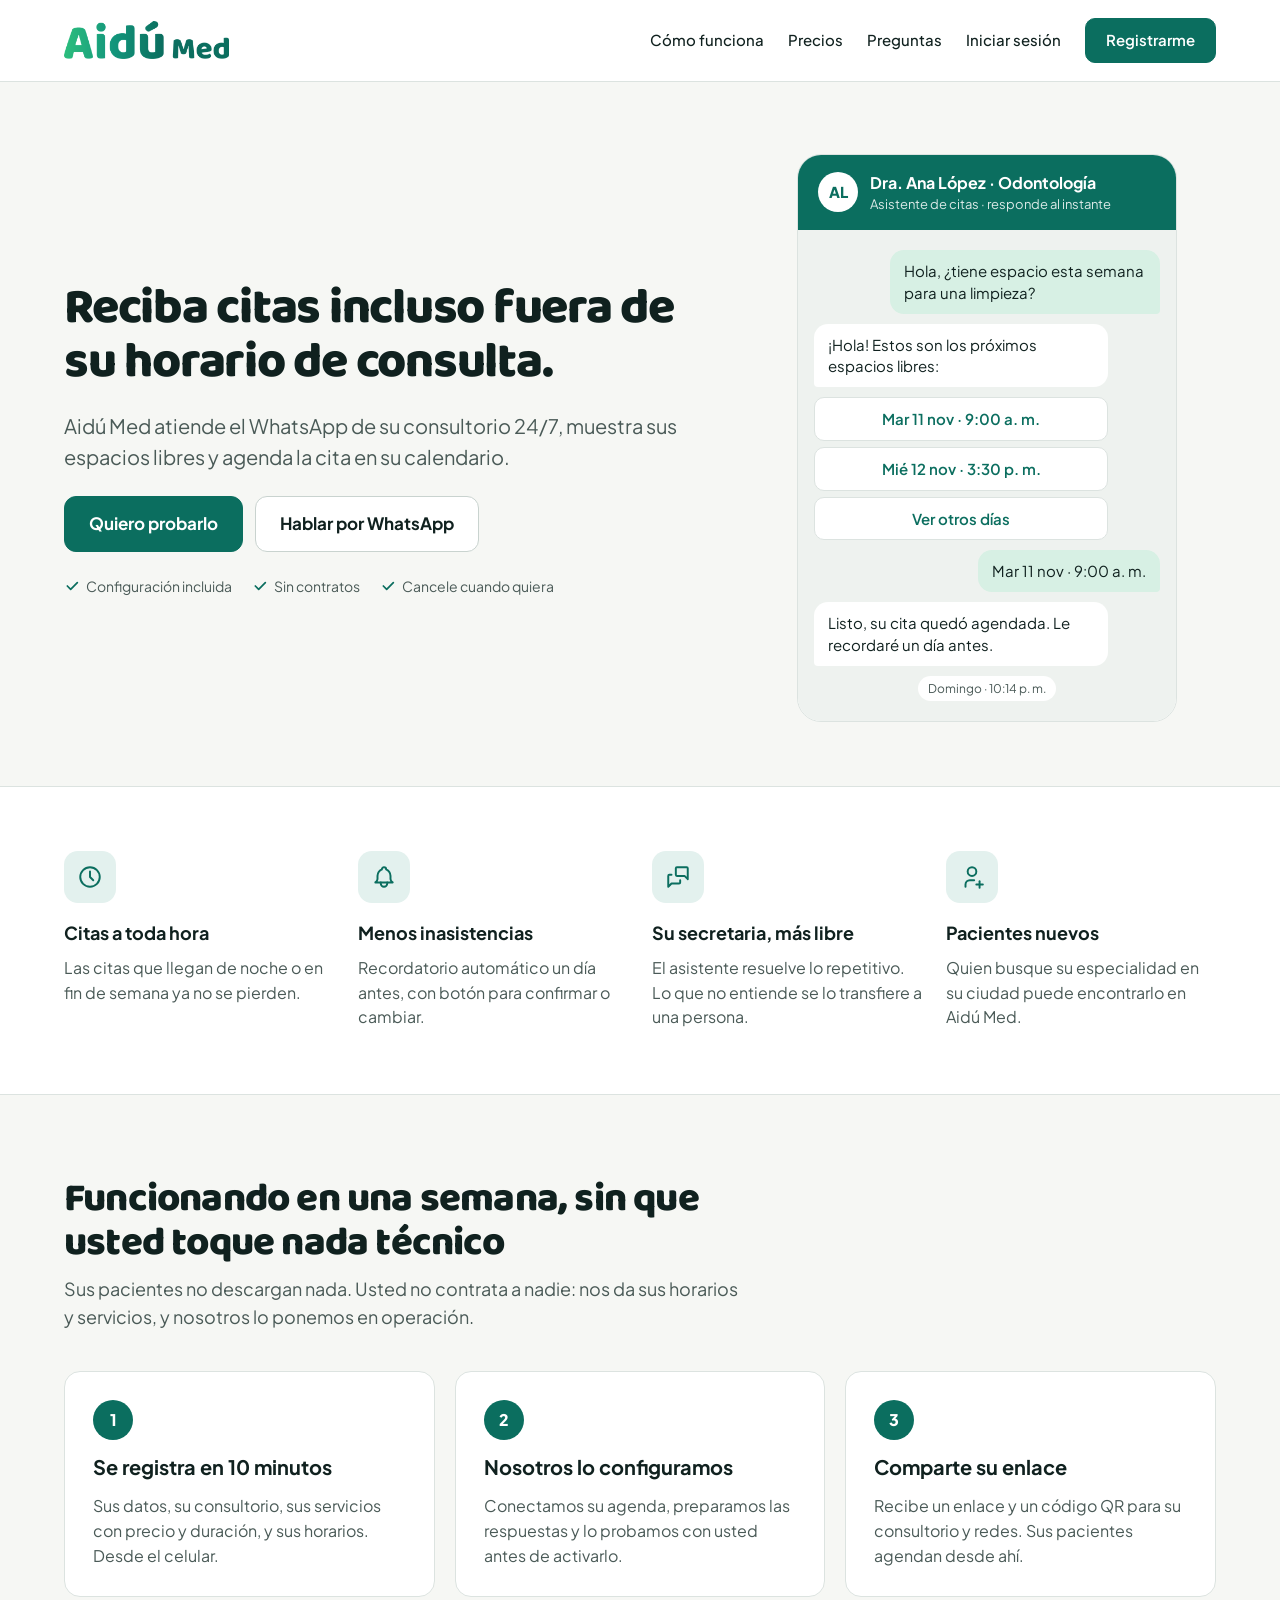
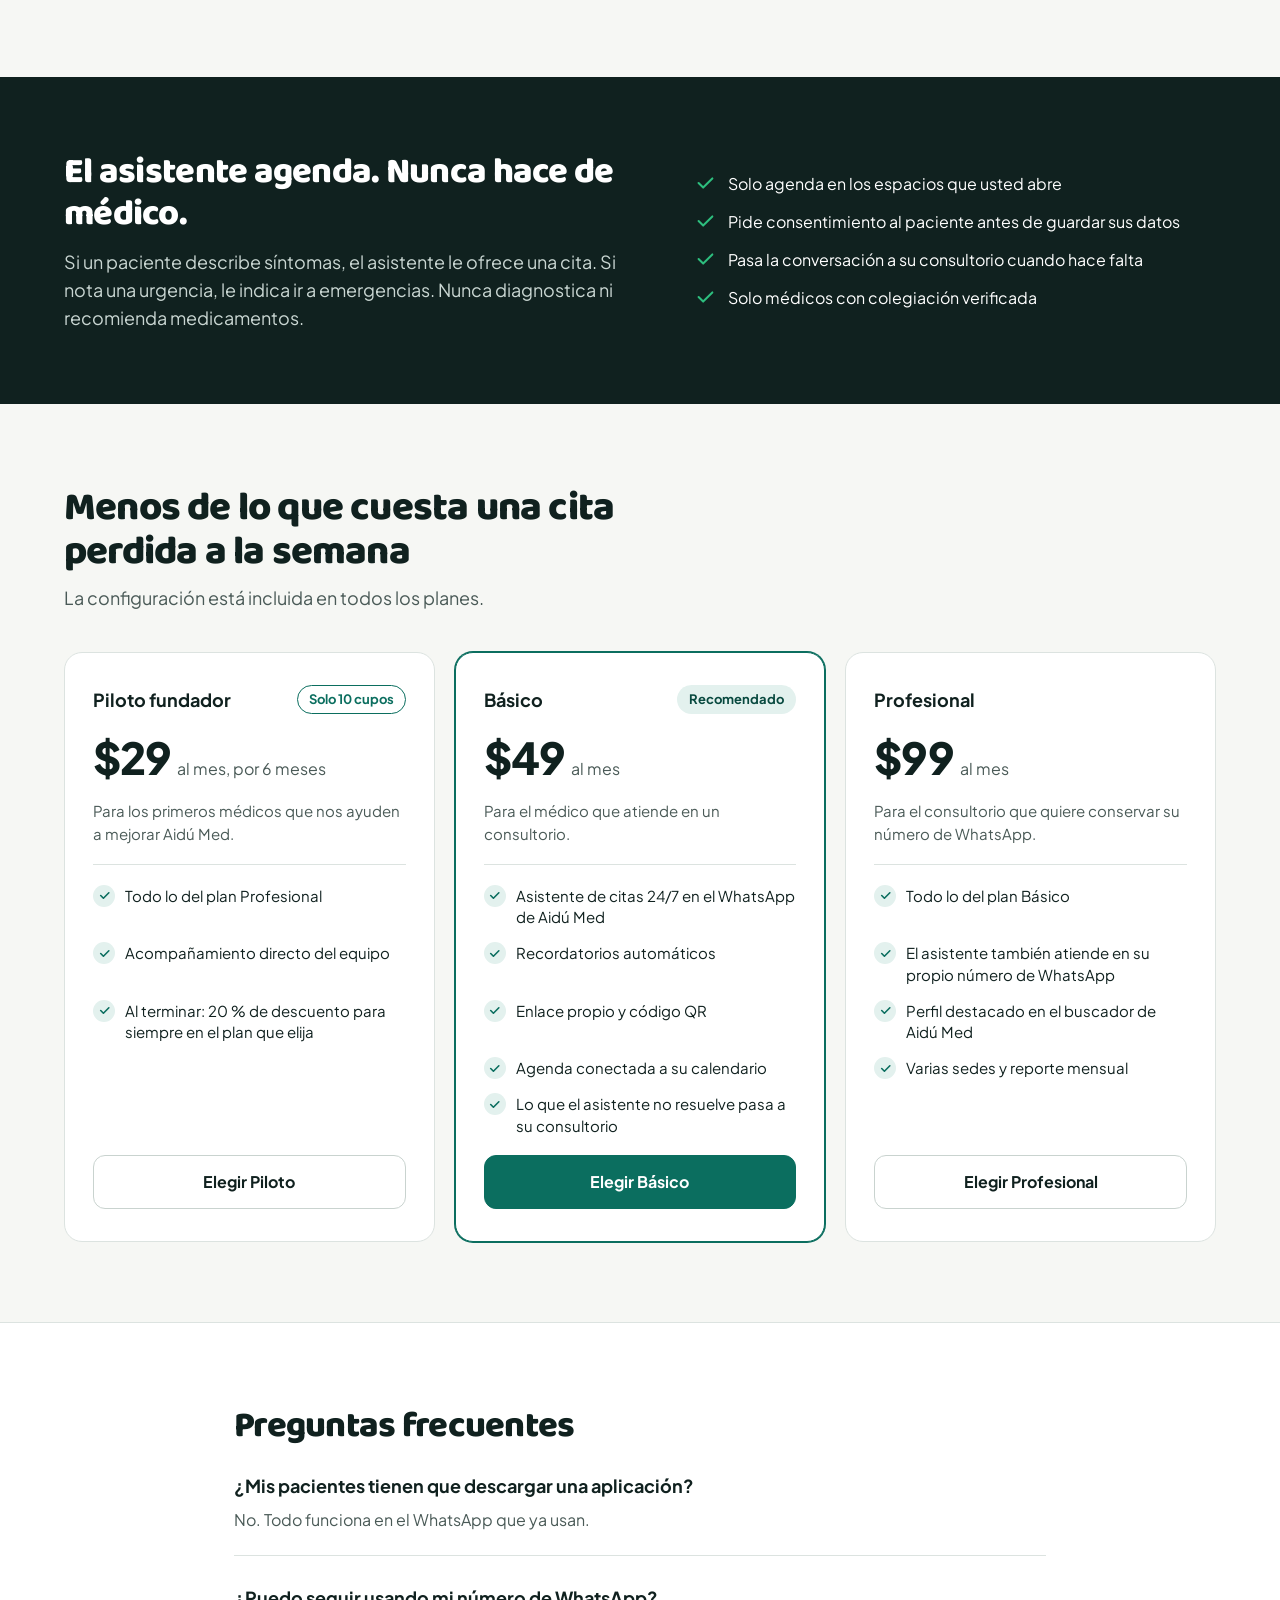
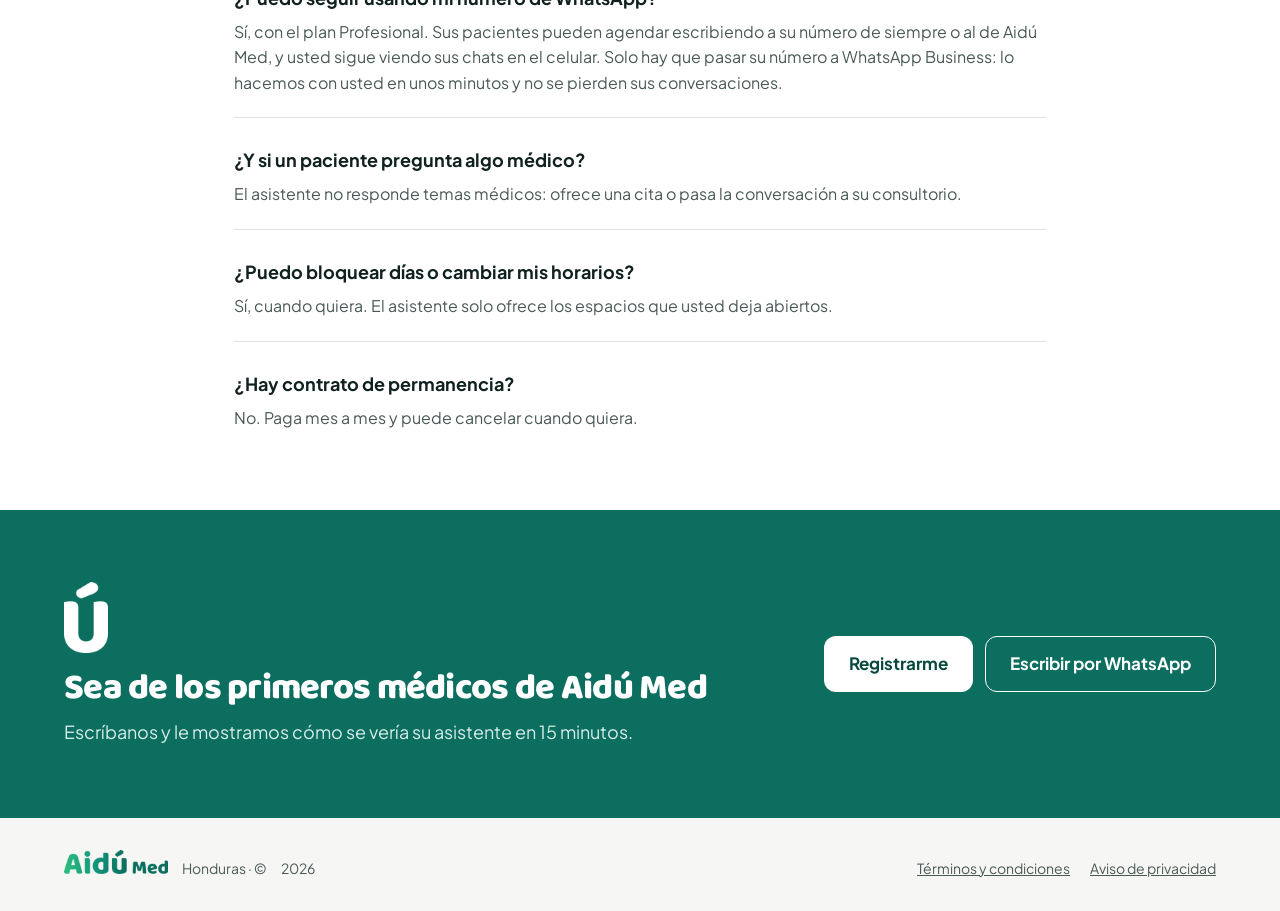
==== commit e72bf6b8: "Cuentas de médico, perfil y panel de administración con Supabase Co-Authored-By: Claude Opus 5.5 <no" ====
--- a/index.html
+++ b/index.html
@@ -31,6 +31,7 @@
       <a href="#como-funciona">Cómo funciona</a>
       <a href="#precios">Precios</a>
       <a href="#preguntas">Preguntas</a>
+      <a href="/cuenta?modo=entrar">Iniciar sesión</a>
       <a class="boton boton-primario" href="/registro">Registrarme</a>
     </nav>
   </div>
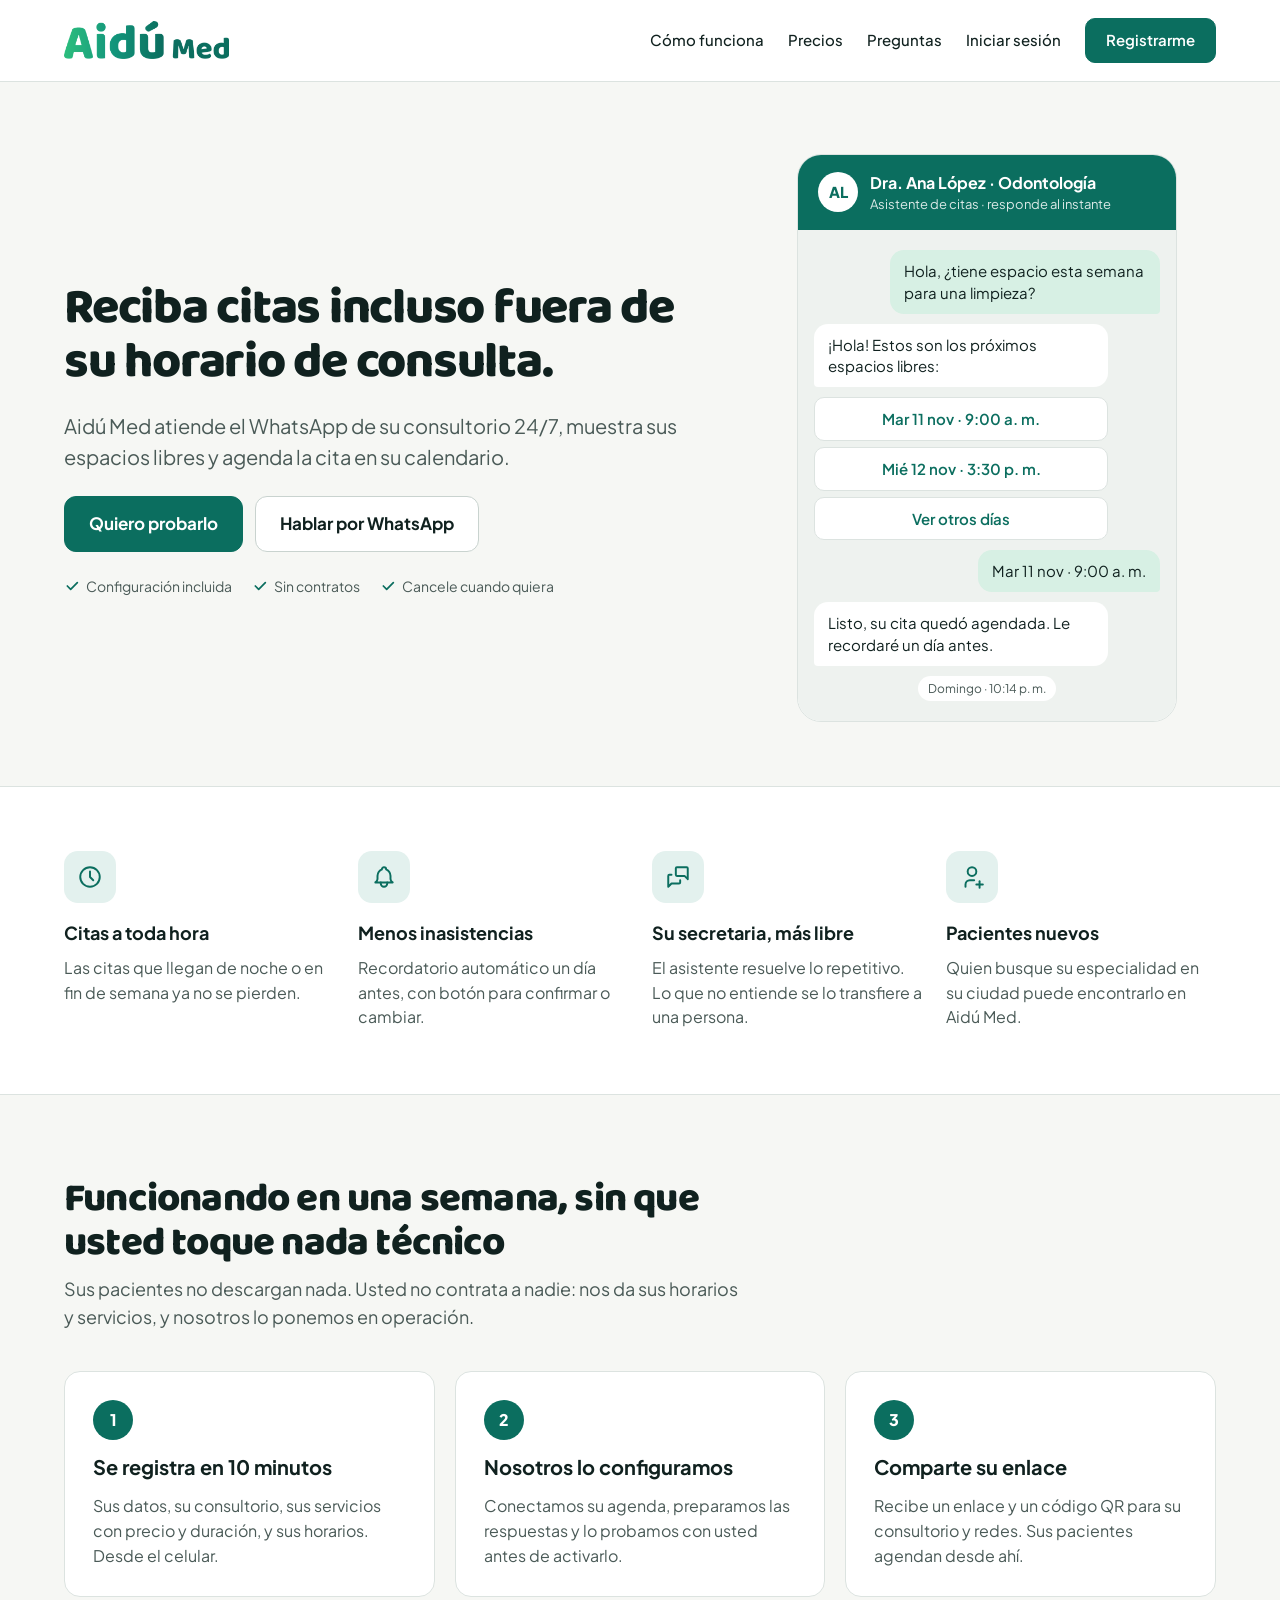
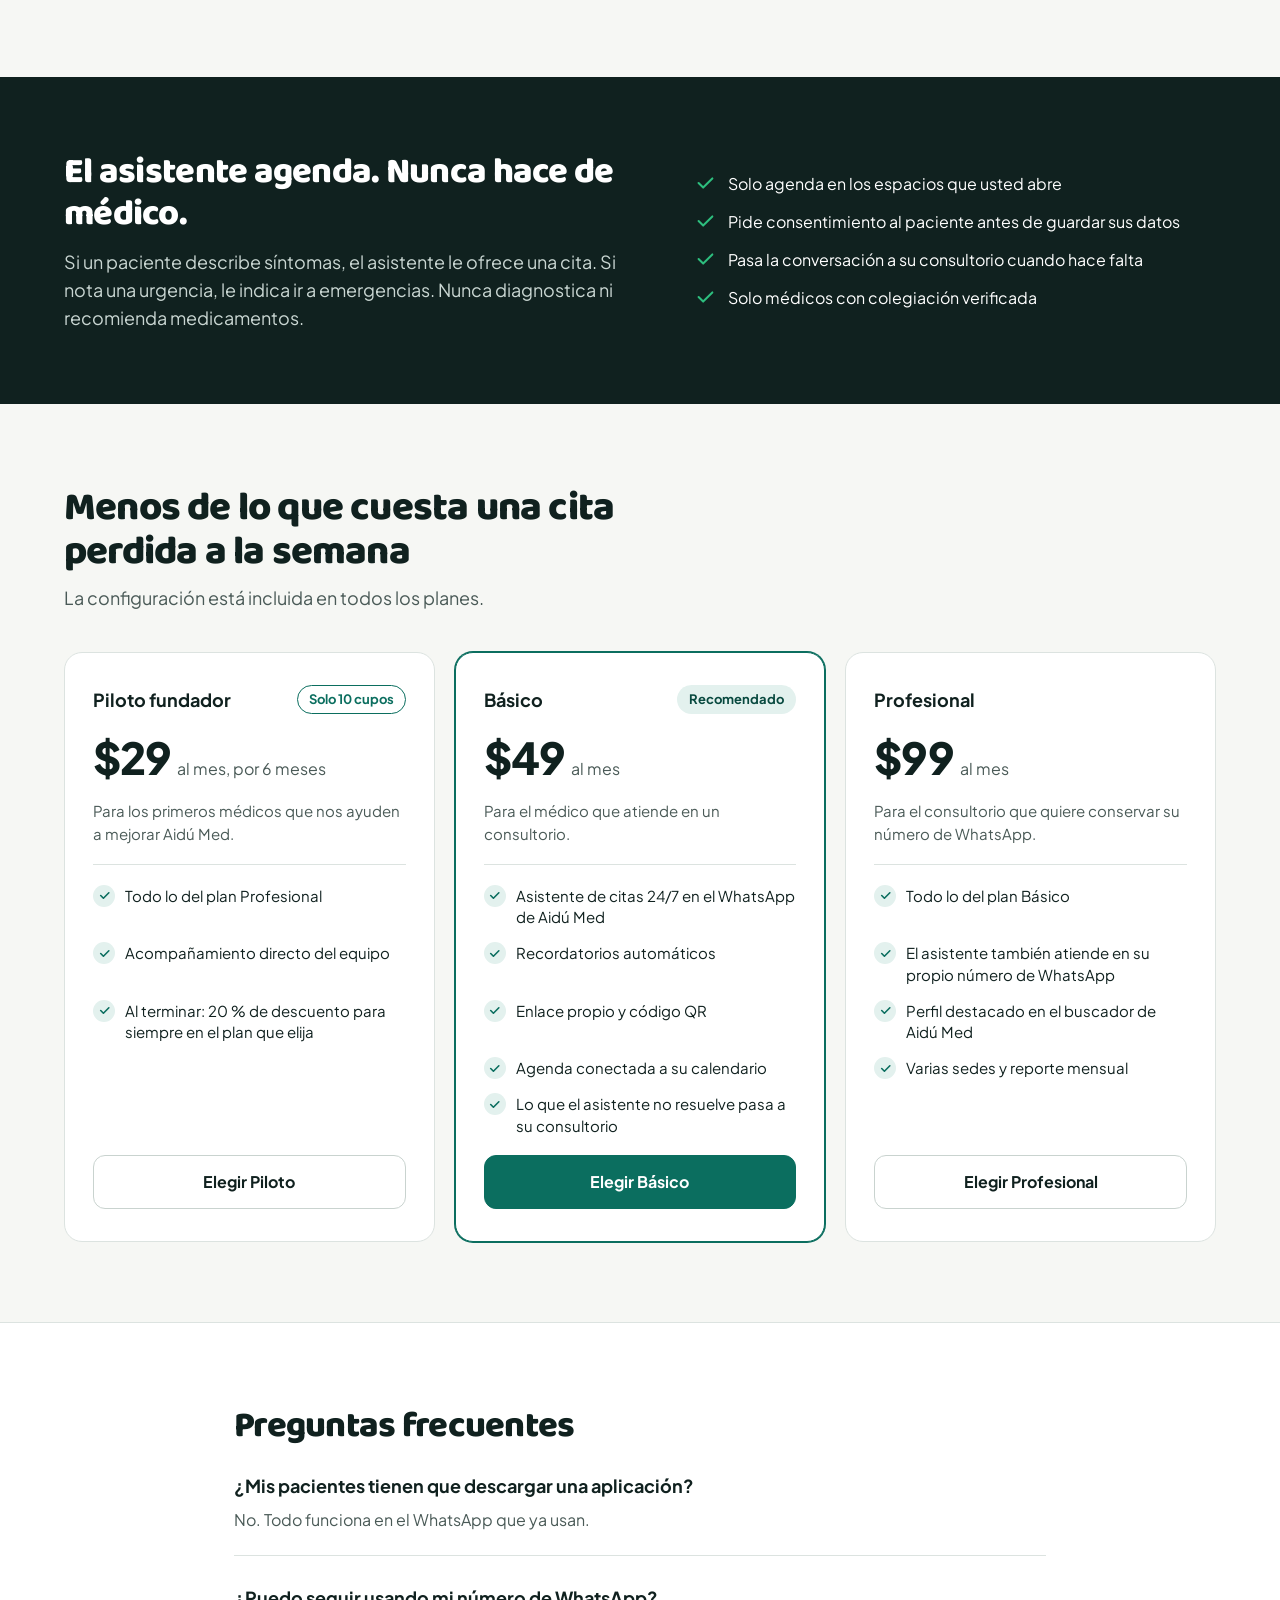
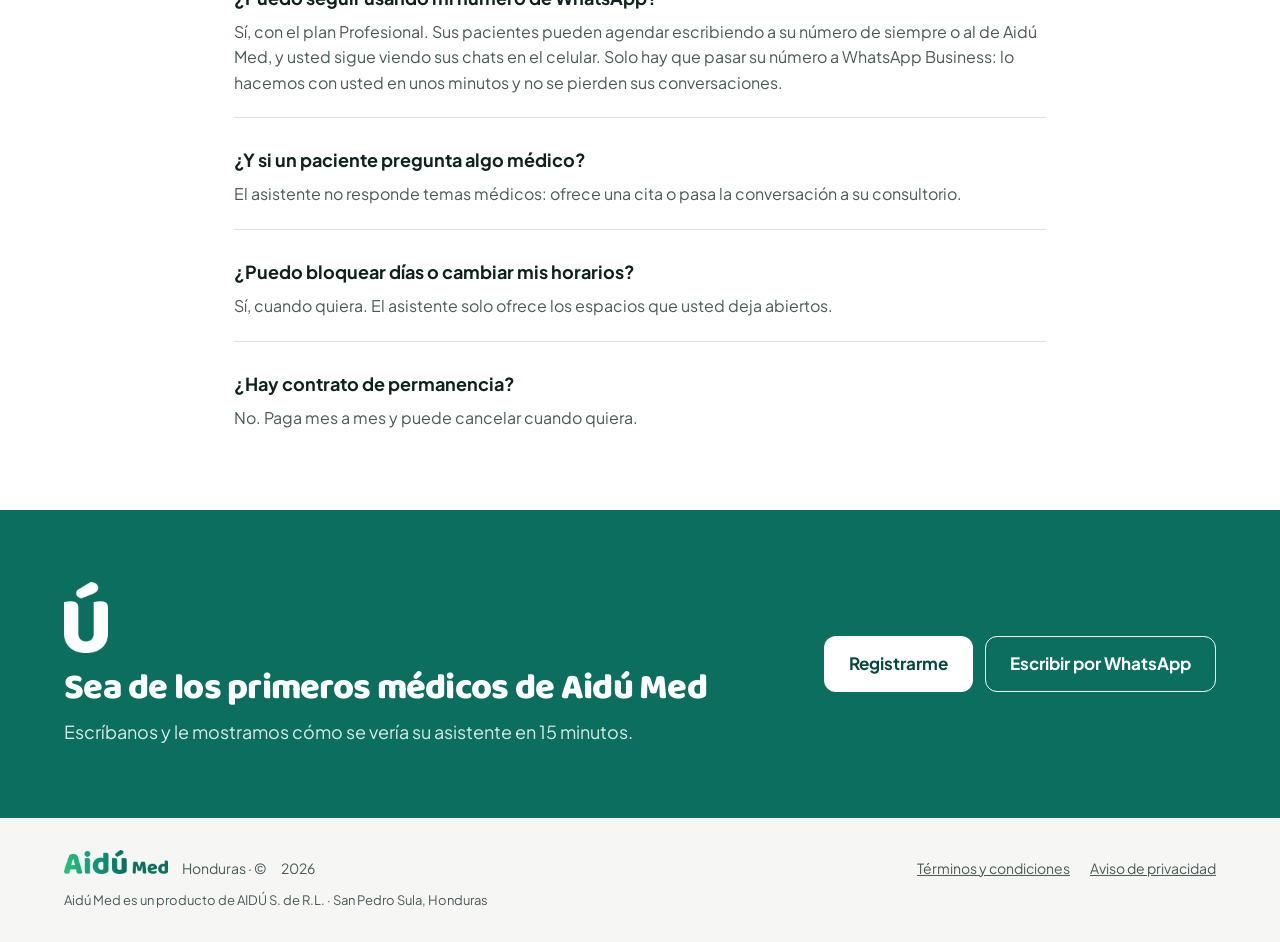
==== commit a9cbca11: "Web: acceso para la asistente (Mis citas con Asistió/No asistió en Próximas), servicios editables en" ====
--- a/index.html
+++ b/index.html
@@ -18,7 +18,7 @@
 <link rel="preconnect" href="https://fonts.googleapis.com">
 <link rel="preconnect" href="https://fonts.gstatic.com" crossorigin>
 <link href="https://fonts.googleapis.com/css2?family=Baloo+Chettan+2:wght@600;700;800&family=Plus+Jakarta+Sans:wght@400;500;600;700;800&display=swap" rel="stylesheet">
-<link rel="stylesheet" href="/assets/css/styles.css?v=3">
+<link rel="stylesheet" href="/assets/css/styles.css?v=5">
 <script src="/assets/js/config.js?v=3" defer></script>
 </head>
 <body>
@@ -219,6 +219,7 @@
   <div class="contenedor">
     <span class="pie-marca"><img src="/assets/img/logo-aidu-med.png" alt="Aidú Med" width="600" height="138">Honduras · © <span data-anio>2026</span></span>
     <nav aria-label="Legal"><a href="/terminos">Términos y condiciones</a><a href="/privacidad">Aviso de privacidad</a></nav>
+    <p class="pie-legal">Aidú Med es un producto de AIDÚ S. de R.L. · San Pedro Sula, Honduras</p>
   </div>
 </footer>
 </body>
--- a/assets/css/styles.css
+++ b/assets/css/styles.css
@@ -161,3 +161,4 @@
 .documento li + li { margin-top: 6px; }
 .aviso-borrador { background: #FFF6E5; border: 1px solid #F0D9A8; color: #5C4100; border-radius: 12px; padding: 14px 16px; font-size: 15px; margin-bottom: 28px; }
 .plan-titulo { font-family: var(--texto); font-size: 18px; font-weight: 700; }
+.pie-legal { flex-basis: 100%; margin: 0; font-size: 13px; color: var(--texto-2); }
